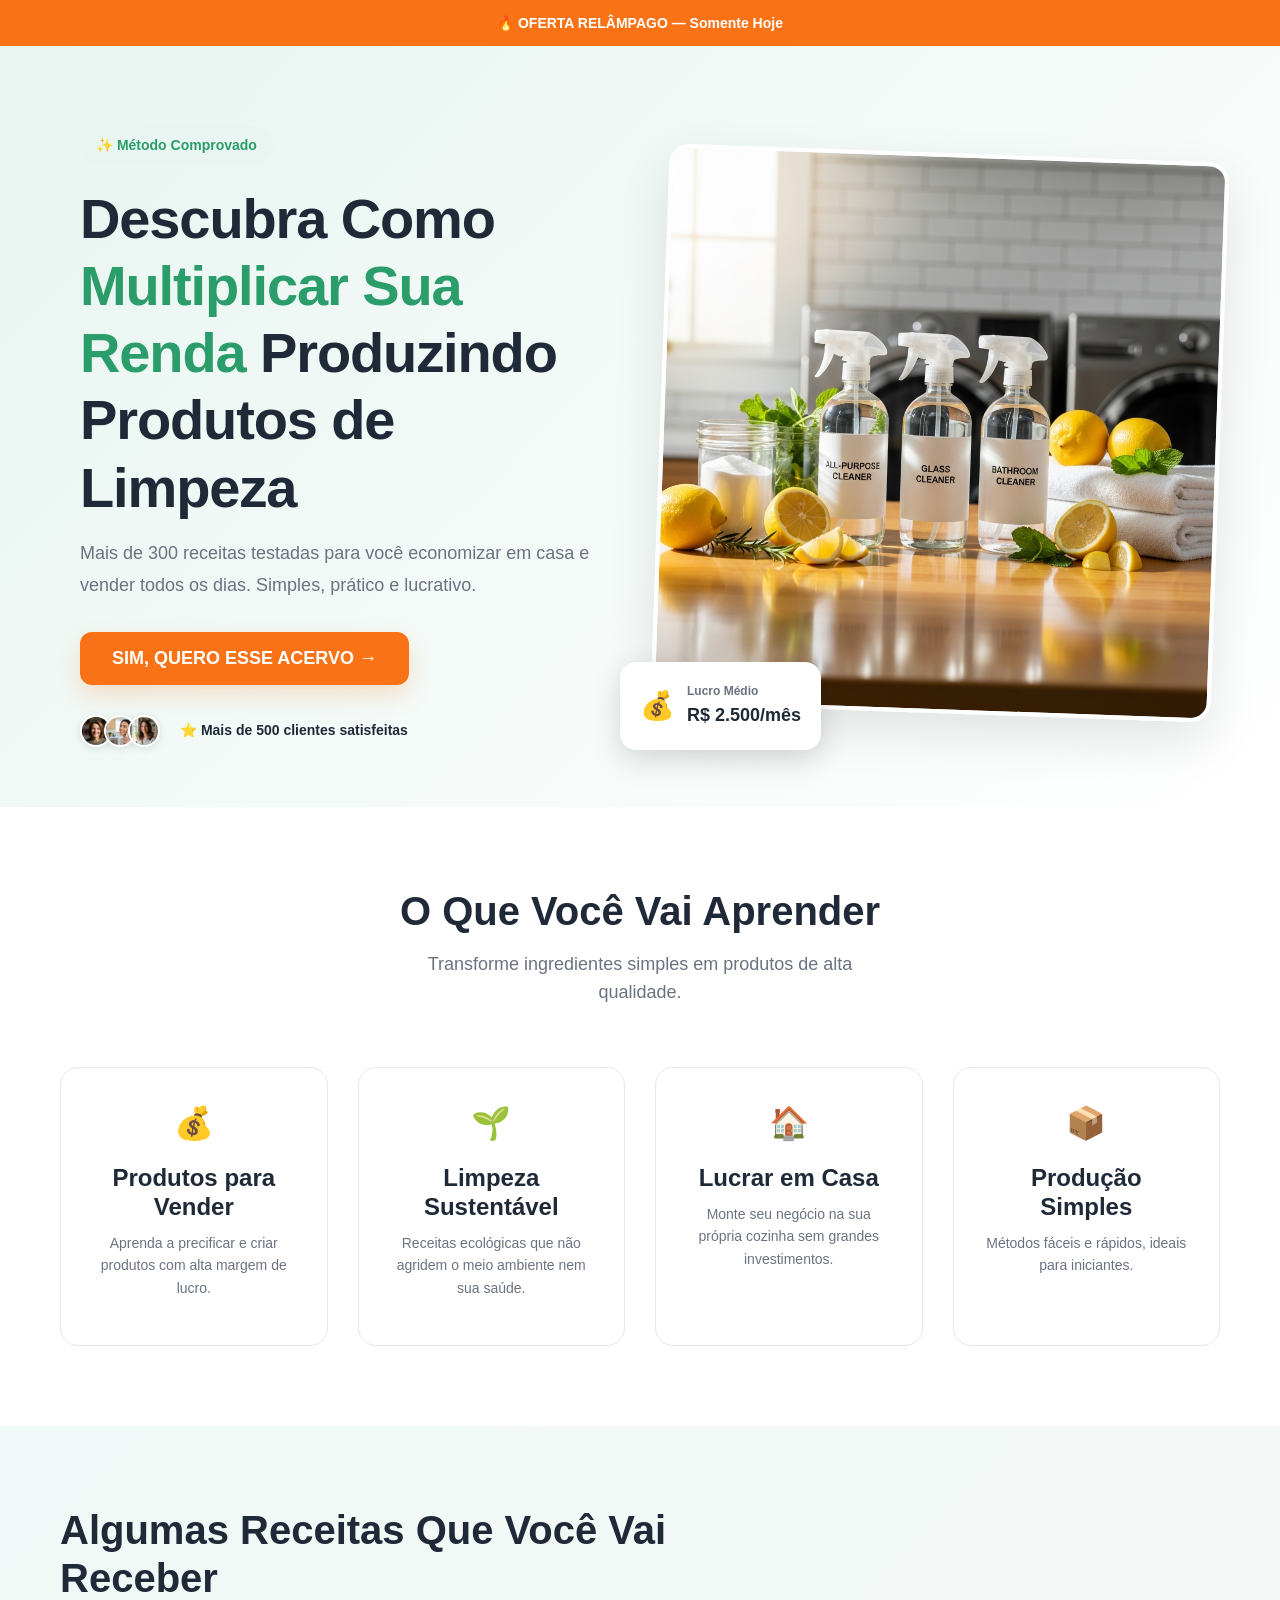
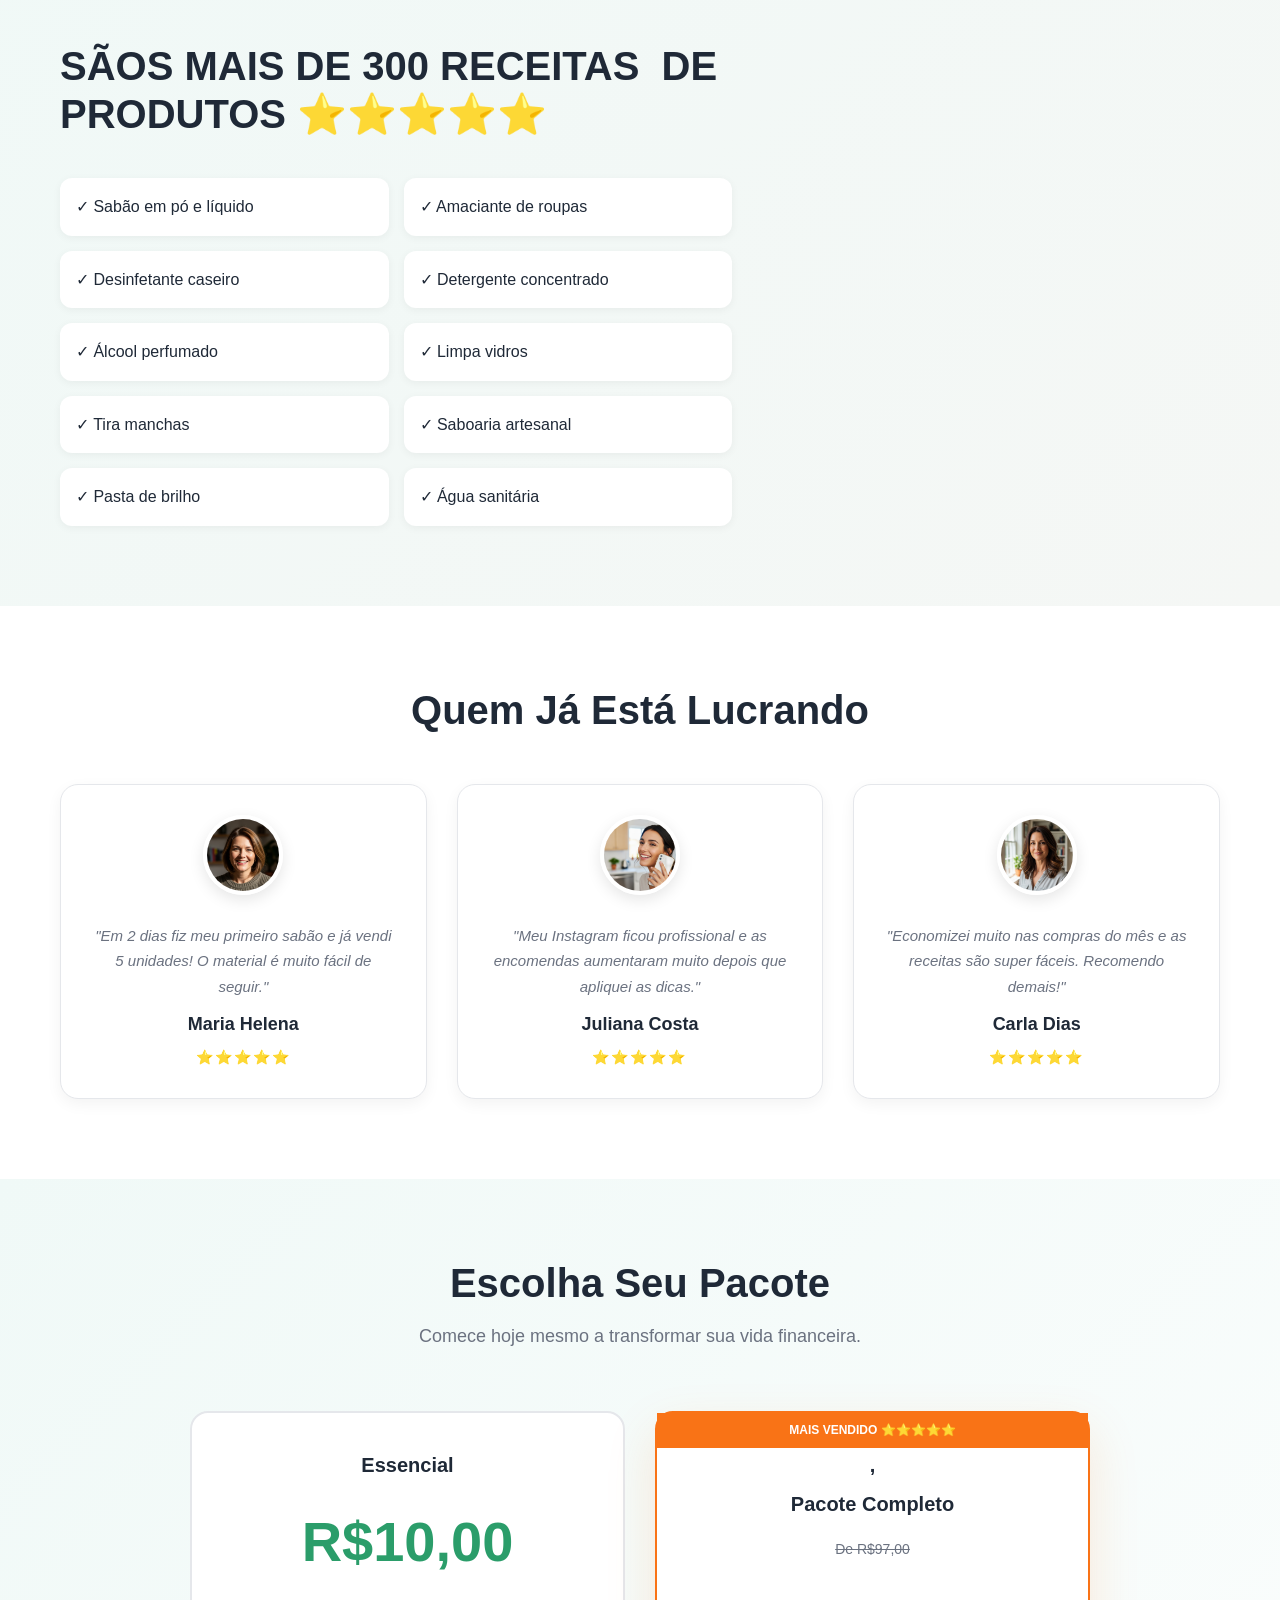
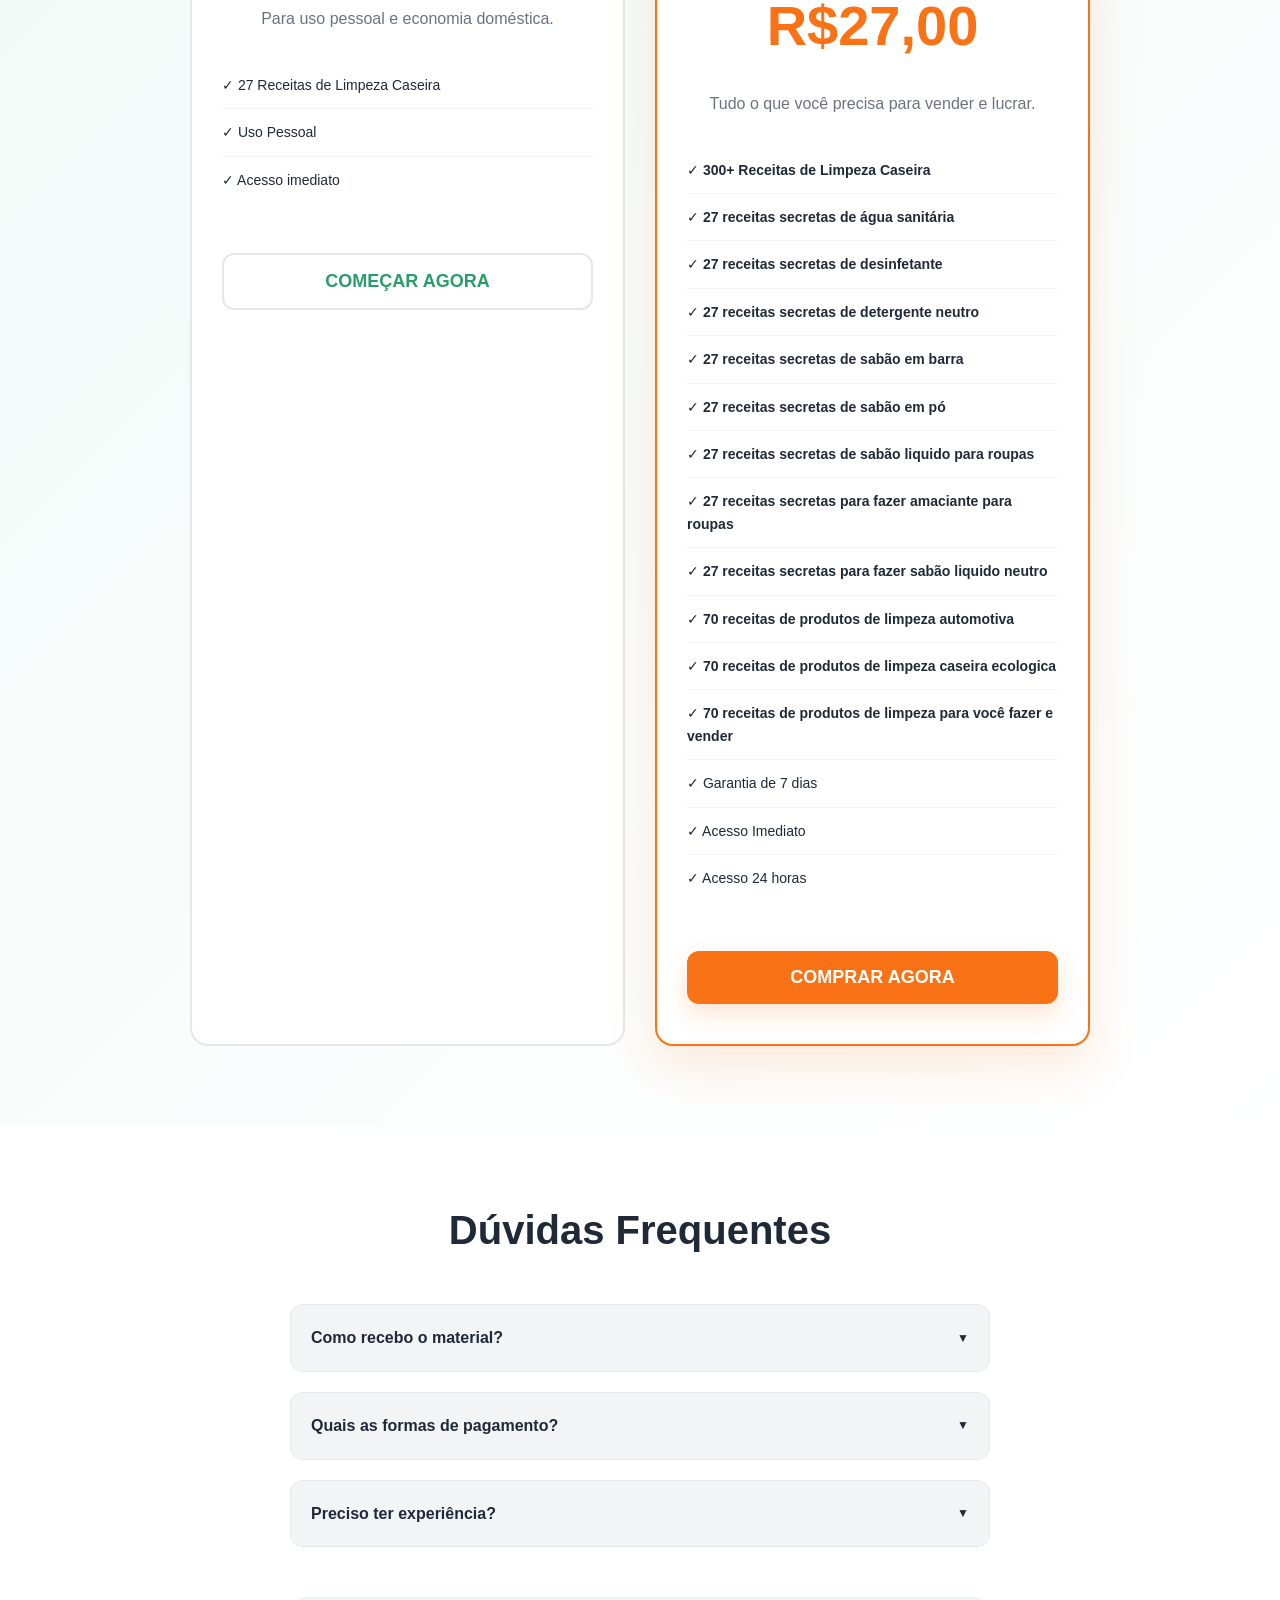
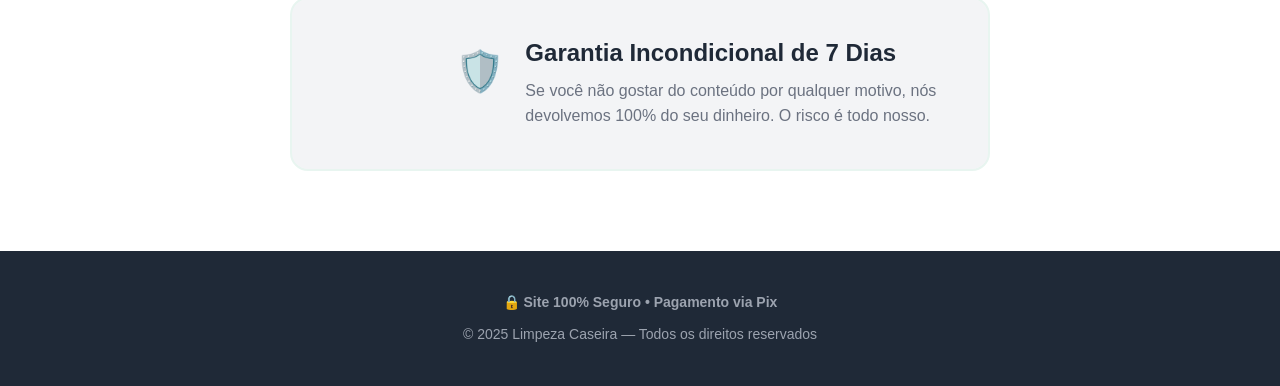
==== index.html @ e9211f89 "Add files via upload" ====
<!DOCTYPE html>
<html lang="pt-BR">
    <head>
        <meta charset="UTF-8"/>
        <meta name="viewport" content="width=device-width, initial-scale=1.0, maximum-scale=1"/>
        <title>Limpeza Caseira - Multiplique Sua Renda</title>
        <link rel="stylesheet" href="css/styles.css">
    </head>
    <div class="elementor-widget-container">
        <script src="https://cdn.utmify.com.br/scripts/utms/latest.js" data-utmify-prevent-subids="" async="" defer=""></script>
        <!-- Meta Pixel Code -->
        <script>
!function(f,b,e,v,n,t,s)
{if(f.fbq)return;n=f.fbq=function(){n.callMethod?
n.callMethod.apply(n,arguments):n.queue.push(arguments)};
if(!f._fbq)f._fbq=n;n.push=n;n.loaded=!0;n.version='2.0';
n.queue=[];t=b.createElement(e);t.async=!0;
t.src=v;s=b.getElementsByTagName(e)[0];
s.parentNode.insertBefore(t,s)}(window, document,'script',
'https://connect.facebook.net/en_US/fbevents.js');
fbq('init', '1222863403087973');
fbq('track', 'PageView');
</script>
        <noscript>
            <img height="1" width="1" style="display:none" src="https://www.facebook.com/tr?id=1222863403087973&ev=PageView&noscript=1"/>
        </noscript>
        <!-- End Meta Pixel Code -->         
    </div>
    <body>
        <!-- Top Alert Bar -->
        <div class="alert-bar">
            🔥 OFERTA RELÂMPAGO — Somente Hoje
</div>
        <!-- Hero Section -->
        <header class="hero-section">
            <div class="container">
                <div class="hero-content">
                    <div class="hero-text">
                        <div class="badge">
                            ✨ Método Comprovado
</div>
                        <h1>Descubra Como <span class="highlight">Multiplicar Sua Renda</span> Produzindo Produtos de Limpeza</h1>
                        <p class="hero-subtitle">Mais de 300 receitas testadas para você economizar em casa e vender todos os dias. Simples, prático e lucrativo.</p>
                        <button class="btn btn-primary btn-lg" id="scrollPricing">
                            SIM, QUERO ESSE ACERVO →
</button>
                        <div class="social-proof">
                            <div class="avatars">
                                <img src="images/avatar1.jpg" alt="User" class="avatar">
                                <img src="images/avatar2.jpg" alt="User" class="avatar">
                                <img src="images/avatar3.jpg" alt="User" class="avatar">
                            </div>
                            <span>⭐ Mais de 500 clientes satisfeitas</span>
                        </div>
                    </div>
                    <div class="hero-image">
                        <img src="images/hero-bg.jpg" alt="Produtos de limpeza caseiros" class="product-image">
                        <div class="floating-badge">
                            <div class="icon">💰</div>
                            <div>
                                <p>Lucro Médio</p>
                                <p class="bold">R$ 2.500/mês</p>
                            </div>
                        </div>
                    </div>
                </div>
            </div>
        </header>
        <!-- Benefits Section -->
        <section class="benefits-section">
            <div class="container">
                <div class="section-header">
                    <h2>O Que Você Vai Aprender</h2>
                    <p>Transforme ingredientes simples em produtos de alta qualidade.</p>
                </div>
                <div class="benefits-grid">
                    <div class="benefit-card">
                        <div class="benefit-icon">💰</div>
                        <h3>Produtos para Vender</h3>
                        <p>Aprenda a precificar e criar produtos com alta margem de lucro.</p>
                    </div>
                    <div class="benefit-card">
                        <div class="benefit-icon">🌱</div>
                        <h3>Limpeza Sustentável</h3>
                        <p>Receitas ecológicas que não agridem o meio ambiente nem sua saúde.</p>
                    </div>
                    <div class="benefit-card">
                        <div class="benefit-icon">🏠</div>
                        <h3>Lucrar em Casa</h3>
                        <p>Monte seu negócio na sua própria cozinha sem grandes investimentos.</p>
                    </div>
                    <div class="benefit-card">
                        <div class="benefit-icon">📦</div>
                        <h3>Produção Simples</h3>
                        <p>Métodos fáceis e rápidos, ideais para iniciantes.</p>
                    </div>
                </div>
            </div>
        </section>
        <!-- Recipes Section -->
        <section class="recipes-section">
            <div class="container">
                <div class="recipes-content">
                    <div class="recipes-list">
                        <h2>Algumas Receitas Que Você Vai Receber&nbsp;</h2>
                        <h2>SÃOS MAIS DE 300 RECEITAS&nbsp; DE PRODUTOS ⭐⭐⭐⭐⭐</h2>
                        <div class="recipes-grid">
                            <div class="recipe-item">✓ Sabão em pó e líquido</div>
                            <div class="recipe-item">✓ Amaciante de roupas</div>
                            <div class="recipe-item">✓ Desinfetante caseiro</div>
                            <div class="recipe-item">✓ Detergente concentrado</div>
                            <div class="recipe-item">✓ Álcool perfumado</div>
                            <div class="recipe-item">✓ Limpa vidros</div>
                            <div class="recipe-item">✓ Tira manchas</div>
                            <div class="recipe-item">✓ Saboaria artesanal</div>
                            <div class="recipe-item">✓ Pasta de brilho</div>
                            <div class="recipe-item">✓ Água sanitária</div>
                        </div>
                    </div>
                </div>
            </div>
        </section>
        <!-- Testimonials -->
        <section class="testimonials-section">
            <div class="container">
                <h2>Quem Já Está Lucrando</h2>
                <div class="testimonials-grid">
                    <div class="testimonial-card">
                        <img src="images/avatar1.jpg" alt="Maria Helena" class="testimonial-avatar">
                        <p class="testimonial-quote">"Em 2 dias fiz meu primeiro sabão e já vendi 5 unidades! O material é muito fácil de seguir."</p>
                        <h4>Maria Helena</h4>
                        <div class="stars">⭐⭐⭐⭐⭐</div>
                    </div>
                    <div class="testimonial-card">
                        <img src="images/avatar2.jpg" alt="Juliana Costa" class="testimonial-avatar">
                        <p class="testimonial-quote">"Meu Instagram ficou profissional e as encomendas aumentaram muito depois que apliquei as dicas."</p>
                        <h4>Juliana Costa</h4>
                        <div class="stars">⭐⭐⭐⭐⭐</div>
                    </div>
                    <div class="testimonial-card">
                        <img src="images/avatar3.jpg" alt="Carla Dias" class="testimonial-avatar">
                        <p class="testimonial-quote">"Economizei muito nas compras do mês e as receitas são super fáceis. Recomendo demais!"</p>
                        <h4>Carla Dias</h4>
                        <div class="stars">⭐⭐⭐⭐⭐</div>
                    </div>
                </div>
            </div>
        </section>
        <!-- Pricing Section -->
        <section class="pricing-section" id="pricing">
            <div class="container">
                <div class="section-header">
                    <h2>Escolha Seu Pacote</h2>
                    <p>Comece hoje mesmo a transformar sua vida financeira.</p>
                </div>
                <div class="pricing-cards">
                    <div class="pricing-card">
                        <h3>Essencial</h3>
                        <div class="price">R$10,00</div>
                        <p>Para uso pessoal e economia doméstica.</p>
                        <ul class="features">
                            <li>✓ 27 Receitas de Limpeza Caseira</li>
                            <li>✓ Uso Pessoal</li>
                            <li>✓ Acesso imediato</li>
                        </ul>
                        <button class="btn btn-outline btn-lg" onclick="window.location.href='https://pay.wiapy.com/CThr7U6z9S'">
                            COMEÇAR AGORA
</button>
                    </div>
                    <div class="pricing-card featured">
                        <div class="badge-featured">MAIS VENDIDO&nbsp;⭐⭐⭐⭐⭐</div>
                        <h3>,</h3>
                        <h3>Pacote Completo</h3>
                        <div class="price-section">
                            <span class="old-price">De R$97,00</span>
                            <div class="price featured-price">R$27,00</div>
                        </div>
                        <p>Tudo o que você precisa para vender e lucrar.</p>
                        <ul class="features">
                            <li>✓ 
                                <strong>300+ Receitas de Limpeza Caseira</strong>
                            </li>
                            <li>✓ 
                                <strong>27 receitas secretas de água sanitária&nbsp;</strong>
                            </li>
                            <li>✓ 
                                <strong>27 receitas secretas de desinfetante</strong>
                            </li>
                            <li>✓ 
                                <strong>27 receitas secretas de detergente neutro</strong>
                            </li>
                            <li>✓ 
                                <strong>27 receitas secretas de sabão em barra</strong>
                            </li>
                            <li>✓ 
                                <strong>27 receitas secretas de sabão em pó</strong>
                            </li>
                            <li>✓ 
                                <strong>27 receitas secretas de sabão liquido para roupas </strong>
                            </li>
                            <li>✓ 
                                <strong>27 receitas secretas para fazer amaciante para roupas</strong>
                            </li>
                            <li>✓ 
                                <strong>27 receitas secretas para fazer sabão liquido neutro</strong>
                            </li>
                            <li>✓ 
                                <strong>70 receitas de produtos de limpeza automotiva</strong>
                            </li>
                            <li>✓ 
                                <strong>70 receitas de produtos de limpeza caseira ecologica</strong>
                            </li>
                            <li>✓ 
                                <strong>70 receitas de produtos de limpeza para você fazer e vender</strong>
                            </li>
                            <li>✓ Garantia de 7 dias</li>
                            <li>✓ Acesso Imediato</li>
                            <li>✓ Acesso 24 horas</li>
                        </ul>
                        <button class="btn btn-primary btn-lg" onclick="window.location.href='https://pay.wiapy.com/n4kEjGSii8'">
                            COMPRAR AGORA
</button>
                    </div>
                </div>
            </div>
        </section>
        <!-- FAQ Section -->
        <section class="faq-section">
            <div class="container">
                <h2>Dúvidas Frequentes</h2>
                <div class="faq-items">
                    <div class="faq-item">
                        <div class="faq-question" onclick="toggleFaq(this)">
                            Como recebo o material?
                            <span class="toggle-icon">▼</span>
                        </div>
                        <div class="faq-answer">
                            O acesso é enviado imediatamente para o seu e-mail logo após a confirmação do pagamento. É tudo digital, você pode baixar no celular ou computador.
</div>
                    </div>
                    <div class="faq-item">
                        <div class="faq-question" onclick="toggleFaq(this)">
                            Quais as formas de pagamento?
                            <span class="toggle-icon">▼</span>
                        </div>
                        <div class="faq-answer">
                            Aceitamos Pix com aprovação imediata e cartões de crédito. Tudo processado por uma plataforma 100% segura.
</div>
                    </div>
                    <div class="faq-item">
                        <div class="faq-question" onclick="toggleFaq(this)">
                            Preciso ter experiência?
                            <span class="toggle-icon">▼</span>
                        </div>
                        <div class="faq-answer">
                            Não! As receitas são passo a passo, ideais para iniciantes. Você vai conseguir fazer mesmo que nunca tenha feito antes.
</div>
                    </div>
                </div>
                <div class="guarantee-box">
                    <div class="guarantee-icon">
                        <div>
                            <span style="color: var(--text-muted);">&nbsp; &nbsp; &nbsp; &nbsp; &nbsp; &nbsp; 🛡️</span>
                            <br>
                        </div>
                    </div>
                    <div>
                        <h3>Garantia Incondicional de 7 Dias</h3>
                        <p>Se você não gostar do conteúdo por qualquer motivo, nós devolvemos 100% do seu dinheiro. O risco é todo nosso.</p>
                    </div>
                </div>
            </div>
        </section>
        <!-- Footer -->
        <footer class="footer">
            <div class="container">
                <div class="footer-secure">🔒 Site 100% Seguro • Pagamento via Pix</div>
                <p>© 2025 Limpeza Caseira — Todos os direitos reservados</p>
            </div>
        </footer>
        <script src="js/script.js"></script>
    </body>
</html>
---- css/styles.css ----
/* ============================================
   RESET & BASE STYLES
   ============================================ */
* {
    margin: 0;
    padding: 0;
    box-sizing: border-box;
}

html, body {
    font-family: 'Inter', -apple-system, BlinkMacSystemFont, 'Segoe UI', sans-serif;
    color: #1f2937;
    background: #f9faf7;
    line-height: 1.6;
}

/* ============================================
   COLOR PALETTE
   ============================================ */
:root {
    --primary: #2b9d6a;
    --primary-light: #e8f5f0;
    --accent: #f97316;
    --accent-light: #fff5f0;
    --dark: #1f2937;
    --light-gray: #f3f4f6;
    --border: #e5e7eb;
    --text-muted: #6b7280;
}

/* ============================================
   TYPOGRAPHY
   ============================================ */
h1, h2, h3, h4, h5, h6 {
    font-family: 'Poppins', sans-serif;
    font-weight: 700;
    line-height: 1.2;
    margin-bottom: 1rem;
}

h1 {
    font-size: 3.5rem;
    letter-spacing: -0.02em;
}

h2 {
    font-size: 2.5rem;
}

h3 {
    font-size: 1.5rem;
}

h4 {
    font-size: 1.125rem;
}

p {
    margin-bottom: 1rem;
}

.highlight {
    color: var(--primary);
}

/* ============================================
   CONTAINER & GRID
   ============================================ */
.container {
    max-width: 1200px;
    margin: 0 auto;
    padding: 0 20px;
}

/* ============================================
   ALERTS & BADGES
   ============================================ */
.alert-bar {
    background: var(--accent);
    color: white;
    text-align: center;
    padding: 12px 20px;
    font-size: 14px;
    font-weight: bold;
    animation: pulse 2s infinite;
}

@keyframes pulse {
    0%, 100% { opacity: 1; }
    50% { opacity: 0.7; }
}

.badge {
    display: inline-block;
    background: var(--primary-light);
    color: var(--primary);
    padding: 8px 16px;
    border-radius: 9999px;
    font-size: 14px;
    font-weight: 600;
    margin-bottom: 20px;
}

.badge-featured {
    position: absolute;
    top: 0;
    left: 0;
    right: 0;
    background: var(--accent);
    color: white;
    text-align: center;
    padding: 8px;
    font-size: 12px;
    font-weight: bold;
}

/* ============================================
   BUTTONS
   ============================================ */
.btn {
    padding: 12px 24px;
    border: none;
    border-radius: 12px;
    font-size: 16px;
    font-weight: 600;
    cursor: pointer;
    transition: all 0.3s ease;
    display: inline-block;
    text-align: center;
    text-decoration: none;
}

.btn-lg {
    padding: 16px 32px;
    font-size: 18px;
}

.btn-primary {
    background: var(--accent);
    color: white;
    box-shadow: 0 10px 25px rgba(249, 115, 22, 0.2);
}

.btn-primary:hover {
    background: #ea6317;
    transform: translateY(-2px);
    box-shadow: 0 15px 35px rgba(249, 115, 22, 0.3);
}

.btn-outline {
    background: white;
    color: var(--primary);
    border: 2px solid var(--border);
}

.btn-outline:hover {
    background: var(--primary-light);
    border-color: var(--primary);
}

/* ============================================
   HERO SECTION
   ============================================ */
.hero-section {
    background: linear-gradient(135deg, #e8f5f0 0%, white 100%);
    padding: 60px 0 40px;
    position: relative;
    overflow: hidden;
}

.hero-content {
    display: grid;
    grid-template-columns: 1fr 1fr;
    gap: 40px;
    align-items: center;
}

.hero-text {
    padding: 20px;
}

.hero-subtitle {
    font-size: 1.125rem;
    color: var(--text-muted);
    margin-bottom: 30px;
    line-height: 1.8;
}

.social-proof {
    display: flex;
    align-items: center;
    gap: 12px;
    margin-top: 30px;
    font-size: 14px;
    font-weight: 600;
}

.avatars {
    display: flex;
    margin-right: 8px;
}

.avatar {
    width: 32px;
    height: 32px;
    border-radius: 50%;
    border: 2px solid white;
    margin-left: -8px;
    object-fit: cover;
    box-shadow: 0 2px 8px rgba(0,0,0,0.1);
}

.avatar:first-child {
    margin-left: 0;
}

.hero-image {
    position: relative;
}

.product-image {
    width: 100%;
    border-radius: 20px;
    box-shadow: 0 20px 50px rgba(0,0,0,0.1);
    border: 4px solid white;
    transform: rotate(2deg);
    transition: transform 0.5s ease;
}

.product-image:hover {
    transform: rotate(0deg);
}

.floating-badge {
    position: absolute;
    bottom: -30px;
    left: -40px;
    background: white;
    padding: 20px;
    border-radius: 16px;
    box-shadow: 0 10px 30px rgba(0,0,0,0.15);
    display: flex;
    gap: 12px;
    align-items: center;
    animation: bounce 3s infinite;
}

.floating-badge .icon {
    font-size: 28px;
}

.floating-badge p:first-of-type {
    font-size: 12px;
    color: var(--text-muted);
    font-weight: 600;
    margin: 0;
}

.floating-badge .bold {
    font-size: 18px;
    font-weight: bold;
    color: var(--dark);
    margin: 0;
}

@keyframes bounce {
    0%, 100% { transform: translateY(0); }
    50% { transform: translateY(-10px); }
}

/* ============================================
   BENEFITS SECTION
   ============================================ */
.benefits-section {
    background: white;
    padding: 80px 0;
}

.section-header {
    text-align: center;
    margin-bottom: 60px;
}

.section-header h2 {
    margin-bottom: 15px;
}

.section-header p {
    font-size: 1.125rem;
    color: var(--text-muted);
    max-width: 500px;
    margin: 0 auto;
}

.benefits-grid {
    display: grid;
    grid-template-columns: repeat(auto-fit, minmax(250px, 1fr));
    gap: 30px;
}

.benefit-card {
    background: white;
    padding: 30px;
    border-radius: 18px;
    border: 1px solid var(--border);
    text-align: center;
    transition: all 0.3s ease;
}

.benefit-card:hover {
    border-color: var(--primary);
    box-shadow: 0 10px 30px rgba(43, 157, 106, 0.1);
}

.benefit-icon {
    font-size: 32px;
    margin-bottom: 15px;
}

.benefit-card h3 {
    margin-bottom: 10px;
    color: var(--dark);
}

.benefit-card p {
    color: var(--text-muted);
    font-size: 14px;
}

/* ============================================
   RECIPES SECTION
   ============================================ */
.recipes-section {
    background: linear-gradient(135deg, #f0f9f7 0%, #f5f7f5 100%);
    padding: 80px 0;
}

.recipes-content {
    display: grid;
    grid-template-columns: 1.5fr 1fr;
    gap: 40px;
    align-items: center;
}

.recipes-list h2 {
    margin-bottom: 40px;
}

.recipes-grid {
    display: grid;
    grid-template-columns: repeat(2, 1fr);
    gap: 15px;
}

.recipe-item {
    background: white;
    padding: 16px;
    border-radius: 12px;
    box-shadow: 0 2px 8px rgba(0,0,0,0.05);
    font-weight: 500;
    color: var(--dark);
    transition: all 0.3s ease;
}

.recipe-item:hover {
    box-shadow: 0 5px 15px rgba(43, 157, 106, 0.1);
    transform: translateY(-2px);
}

.bonus-box {
    background: white;
    padding: 32px;
    border-radius: 18px;
    box-shadow: 0 10px 30px rgba(0,0,0,0.1);
    border: 1px solid var(--border);
}

.bonus-box h3 {
    text-align: center;
    margin-bottom: 24px;
    color: var(--primary);
}

.bonus-items {
    display: flex;
    flex-direction: column;
    gap: 16px;
}

.bonus-item {
    display: flex;
    gap: 12px;
    padding: 12px;
    background: #f9f9f9;
    border-radius: 12px;
}

.bonus-icon {
    font-size: 20px;
    flex-shrink: 0;
    margin-top: 2px;
}

.bonus-item h4 {
    margin: 0 0 4px 0;
    color: var(--dark);
}

.bonus-item p {
    margin: 0;
    font-size: 14px;
    color: var(--text-muted);
}

/* ============================================
   TESTIMONIALS SECTION
   ============================================ */
.testimonials-section {
    background: white;
    padding: 80px 0;
}

.testimonials-section h2 {
    text-align: center;
    margin-bottom: 50px;
}

.testimonials-grid {
    display: grid;
    grid-template-columns: repeat(auto-fit, minmax(300px, 1fr));
    gap: 30px;
}

.testimonial-card {
    background: white;
    padding: 30px;
    border-radius: 18px;
    border: 1px solid var(--border);
    text-align: center;
    box-shadow: 0 5px 15px rgba(0,0,0,0.05);
    transition: all 0.3s ease;
}

.testimonial-card:hover {
    box-shadow: 0 10px 30px rgba(0,0,0,0.1);
    transform: translateY(-5px);
}

.testimonial-avatar {
    width: 80px;
    height: 80px;
    border-radius: 50%;
    margin: 0 auto 20px;
    border: 4px solid white;
    object-fit: cover;
    box-shadow: 0 5px 15px rgba(0,0,0,0.1);
}

.testimonial-quote {
    font-style: italic;
    color: var(--text-muted);
    margin-bottom: 15px;
    font-size: 15px;
    line-height: 1.7;
}

.testimonial-card h4 {
    margin: 15px 0 10px 0;
    color: var(--dark);
}

.stars {
    color: #fbbf24;
    font-size: 14px;
    letter-spacing: 2px;
}

/* ============================================
   PRICING SECTION
   ============================================ */
.pricing-section {
    background: linear-gradient(135deg, #f0f9f7 0%, #fff 100%);
    padding: 80px 0;
}

.pricing-cards {
    display: grid;
    grid-template-columns: repeat(auto-fit, minmax(320px, 1fr));
    gap: 30px;
    max-width: 900px;
    margin: 0 auto;
}

.pricing-card {
    background: white;
    padding: 40px 30px;
    border-radius: 18px;
    border: 2px solid var(--border);
    text-align: center;
    transition: all 0.3s ease;
    position: relative;
}

.pricing-card.featured {
    border-color: var(--accent);
    box-shadow: 0 20px 50px rgba(249, 115, 22, 0.15);
    transform: scale(1.05);
}

.pricing-card h3 {
    font-size: 20px;
    margin-bottom: 15px;
    color: var(--dark);
}

.price {
    font-size: 3.5rem;
    font-weight: 900;
    color: var(--primary);
    margin: 20px 0;
}

.pricing-card.featured .price {
    color: var(--accent);
}

.old-price {
    text-decoration: line-through;
    color: var(--text-muted);
    font-size: 14px;
}

.price-section {
    margin: 20px 0;
}

.pricing-card > p {
    color: var(--text-muted);
    margin-bottom: 30px;
}

.features {
    list-style: none;
    text-align: left;
    margin: 30px 0;
    padding: 0;
}

.features li {
    padding: 12px 0;
    border-bottom: 1px solid var(--light-gray);
    color: var(--dark);
    font-size: 14px;
}

.features li:last-child {
    border-bottom: none;
}

.pricing-card .btn {
    width: 100%;
    margin-top: 20px;
}

/* ============================================
   FAQ SECTION
   ============================================ */
.faq-section {
    background: white;
    padding: 80px 0;
}

.faq-section h2 {
    text-align: center;
    margin-bottom: 50px;
}

.faq-items {
    max-width: 700px;
    margin: 0 auto 50px;
}

.faq-item {
    margin-bottom: 20px;
    border: 1px solid var(--border);
    border-radius: 12px;
    overflow: hidden;
}

.faq-question {
    background: var(--light-gray);
    padding: 20px;
    cursor: pointer;
    display: flex;
    justify-content: space-between;
    align-items: center;
    font-weight: 600;
    color: var(--dark);
    transition: all 0.3s ease;
    user-select: none;
}

.faq-question:hover {
    background: var(--primary-light);
}

.toggle-icon {
    font-size: 12px;
    transition: transform 0.3s ease;
}

.faq-item.active .toggle-icon {
    transform: rotate(180deg);
}

.faq-answer {
    padding: 20px;
    color: var(--text-muted);
    display: none;
}

.faq-item.active .faq-answer {
    display: block;
}

.guarantee-box {
    background: var(--light-gray);
    border: 2px solid var(--primary-light);
    border-radius: 18px;
    padding: 40px 30px;
    max-width: 700px;
    margin: 0 auto;
    display: flex;
    gap: 20px;
    align-items: flex-start;
}

.guarantee-icon {
    font-size: 40px;
    flex-shrink: 0;
}

.guarantee-box h3 {
    margin-bottom: 10px;
}

.guarantee-box p {
    color: var(--text-muted);
    margin: 0;
}

/* ============================================
   FOOTER
   ============================================ */
.footer {
    background: #1f2937;
    color: #9ca3af;
    padding: 40px 0;
    text-align: center;
    font-size: 14px;
}

.footer-secure {
    margin-bottom: 10px;
    font-weight: 600;
}

.footer p {
    margin: 0;
}

/* ============================================
   RESPONSIVE DESIGN
   ============================================ */
@media (max-width: 1024px) {
    h1 {
        font-size: 2.5rem;
    }
    
    h2 {
        font-size: 2rem;
    }
    
    .hero-content {
        grid-template-columns: 1fr;
        gap: 30px;
    }
    
    .recipes-content {
        grid-template-columns: 1fr;
    }
    
    .recipes-grid {
        grid-template-columns: 1fr;
    }
    
    .pricing-card.featured {
        transform: scale(1);
    }
}

@media (max-width: 768px) {
    .hero-section {
        padding: 40px 0 20px;
    }
    
    h1 {
        font-size: 2rem;
    }
    
    h2 {
        font-size: 1.75rem;
    }
    
    .benefits-grid {
        grid-template-columns: 1fr;
    }
    
    .testimonials-grid {
        grid-template-columns: 1fr;
    }
    
    .pricing-cards {
        grid-template-columns: 1fr;
    }
    
    .guarantee-box {
        flex-direction: column;
        text-align: center;
    }
    
    .floating-badge {
        bottom: -20px;
        left: 20px;
        font-size: 12px;
        padding: 12px;
    }
    
    .hero-text {
        padding: 0;
    }
    
    .btn-lg {
        padding: 14px 24px;
        font-size: 16px;
    }
    
    .price {
        font-size: 2.5rem;
    }
}

@media (max-width: 480px) {
    .container {
        padding: 0 15px;
    }
    
    h1 {
        font-size: 1.75rem;
    }
    
    h2 {
        font-size: 1.5rem;
    }
    
    .hero-section {
        padding: 30px 0 15px;
    }
    
    .benefits-section,
    .recipes-section,
    .testimonials-section,
    .pricing-section,
    .faq-section {
        padding: 40px 0;
    }
    
    .bonus-box,
    .pricing-card {
        padding: 20px;
    }
    
    .recipes-grid {
        grid-template-columns: 1fr;
    }
    
    .social-proof {
        flex-direction: column;
        align-items: flex-start;
    }
    
    .avatars {
        margin-right: 0;
        margin-bottom: 8px;
    }
    
    .floating-badge {
        bottom: -15px;
        left: 10px;
    }
}
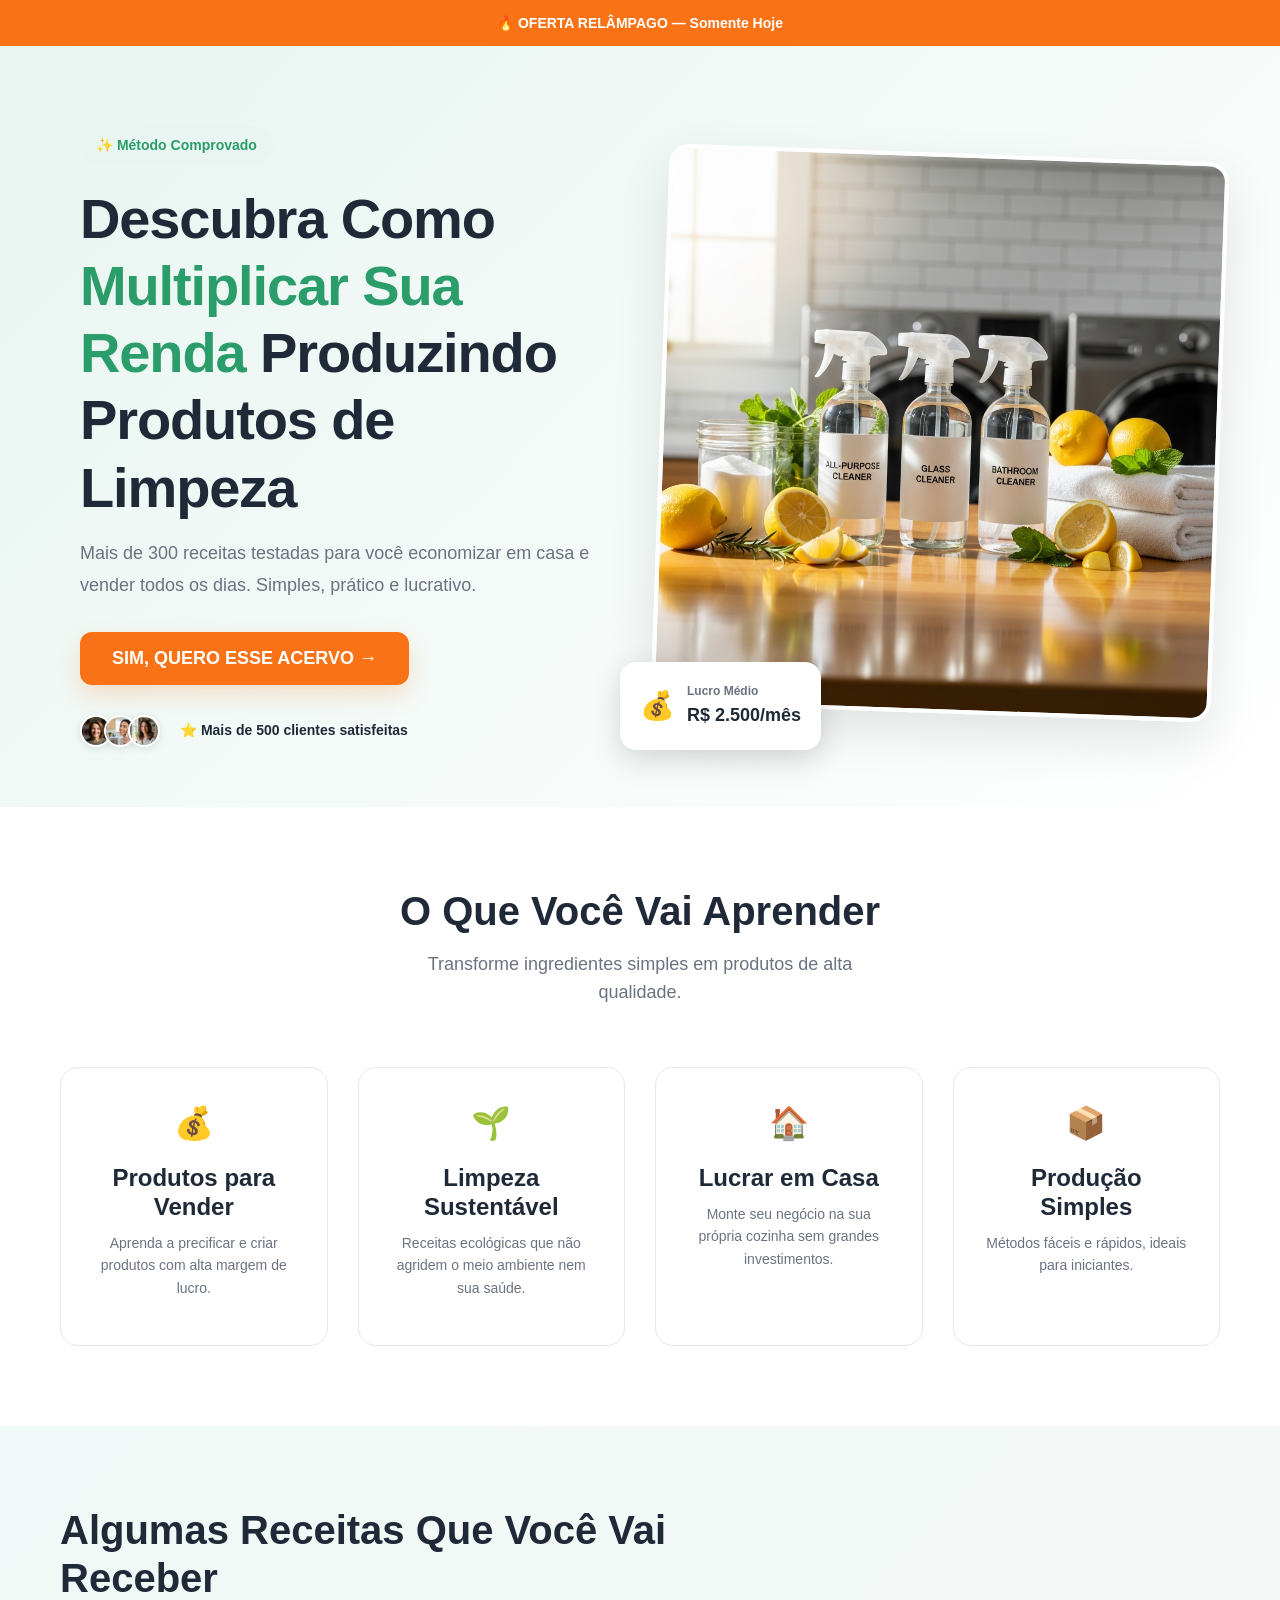
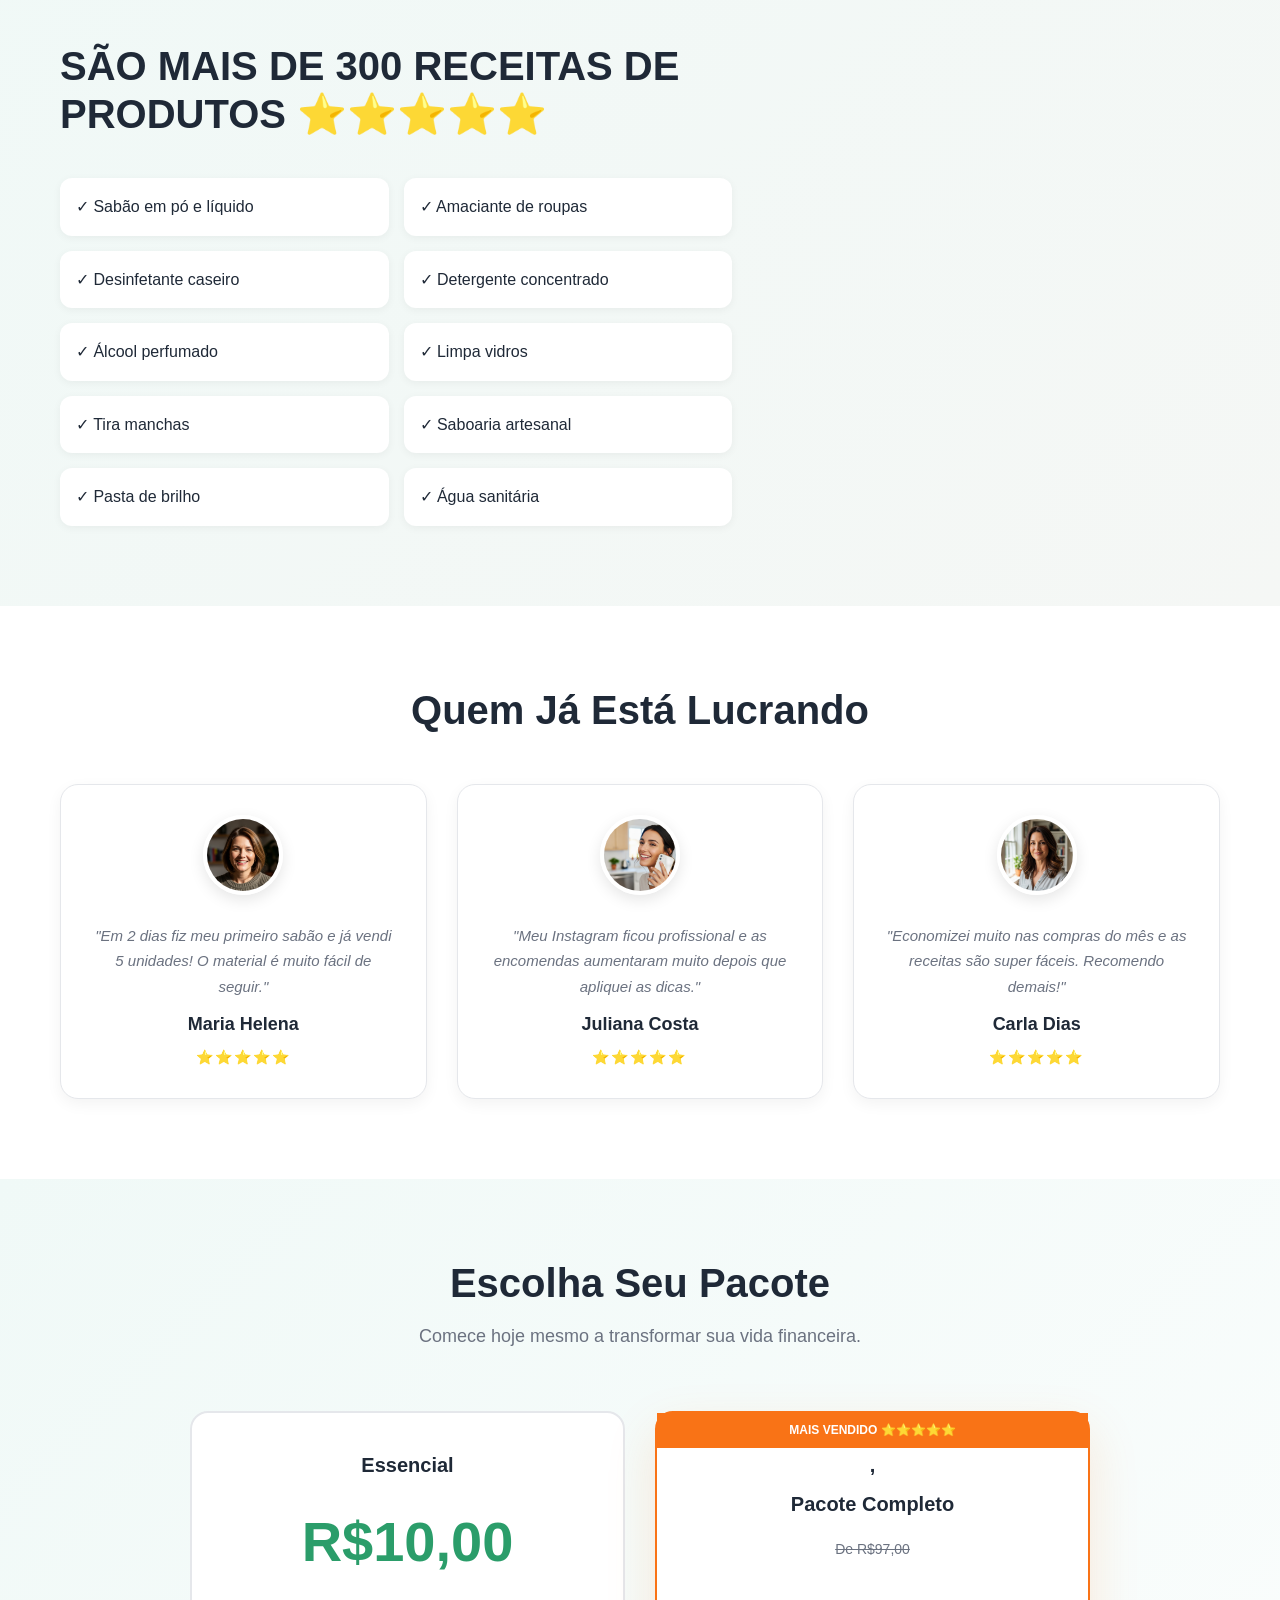
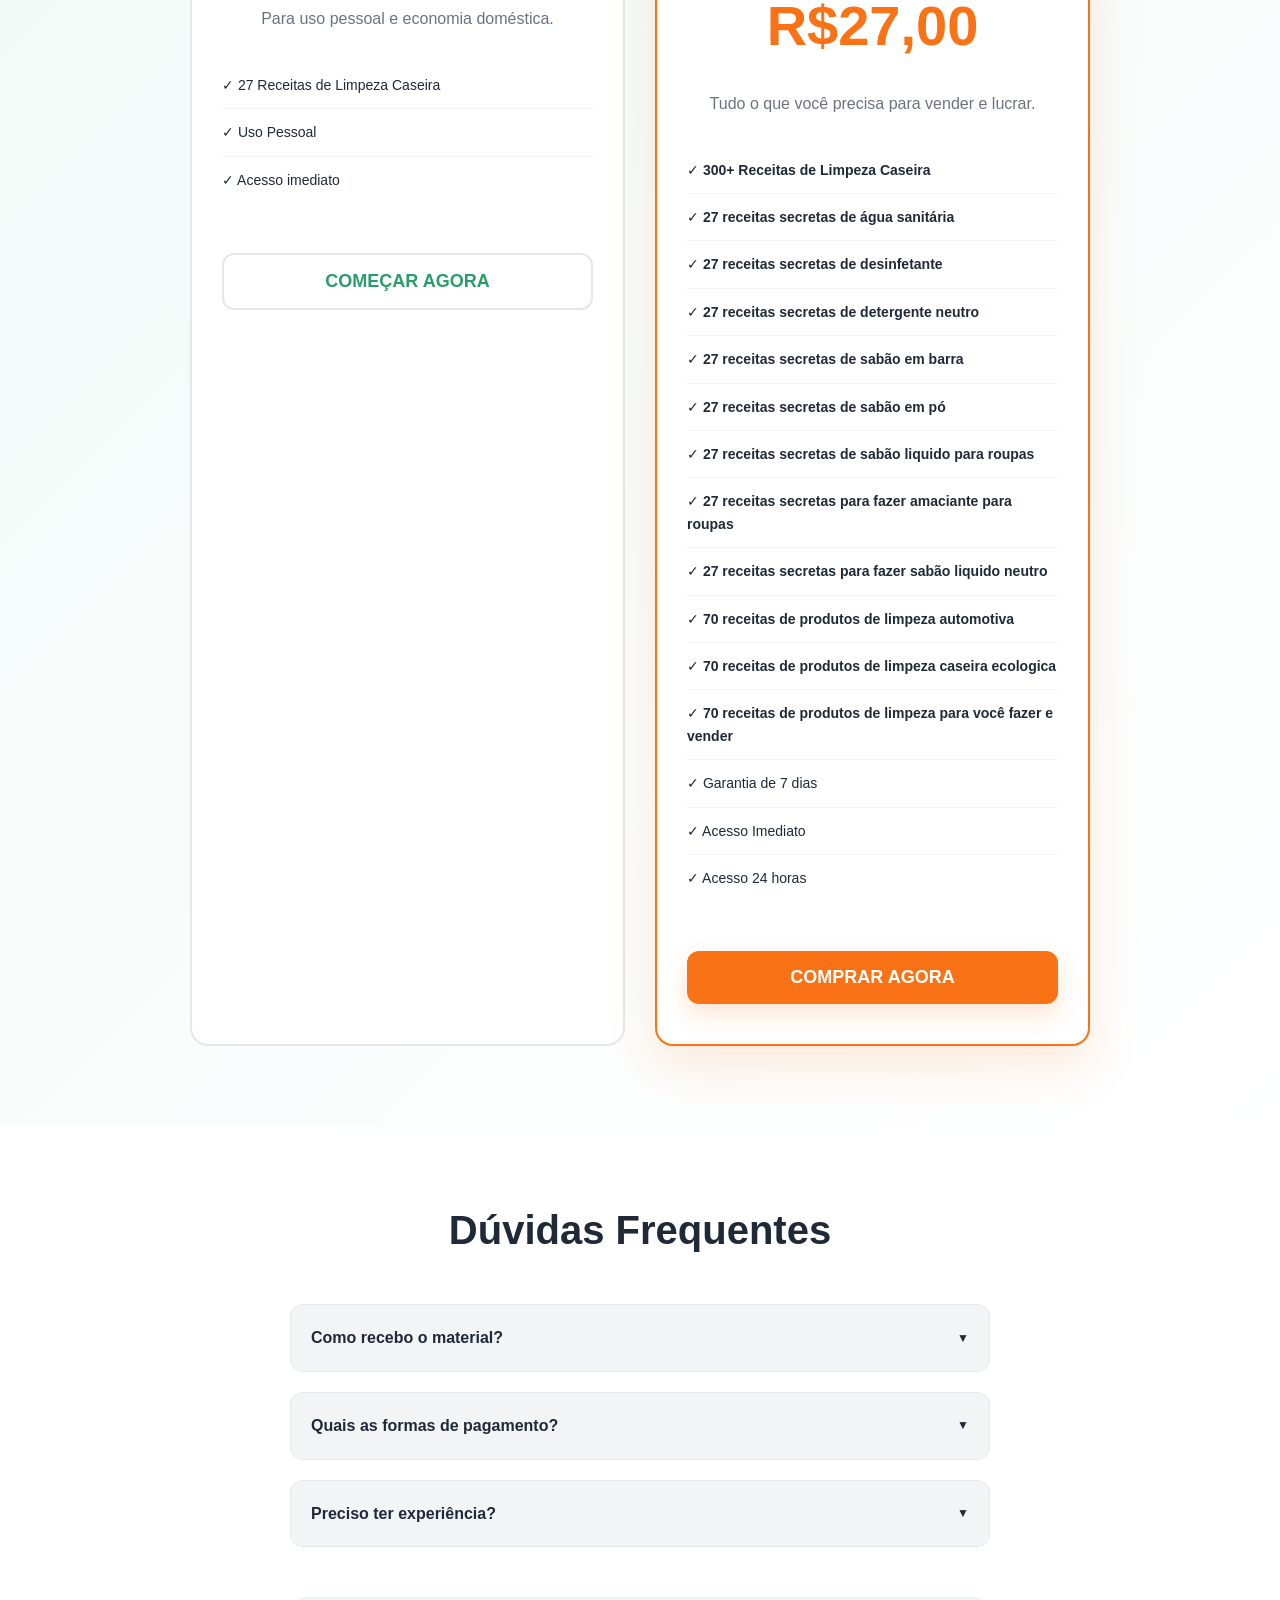
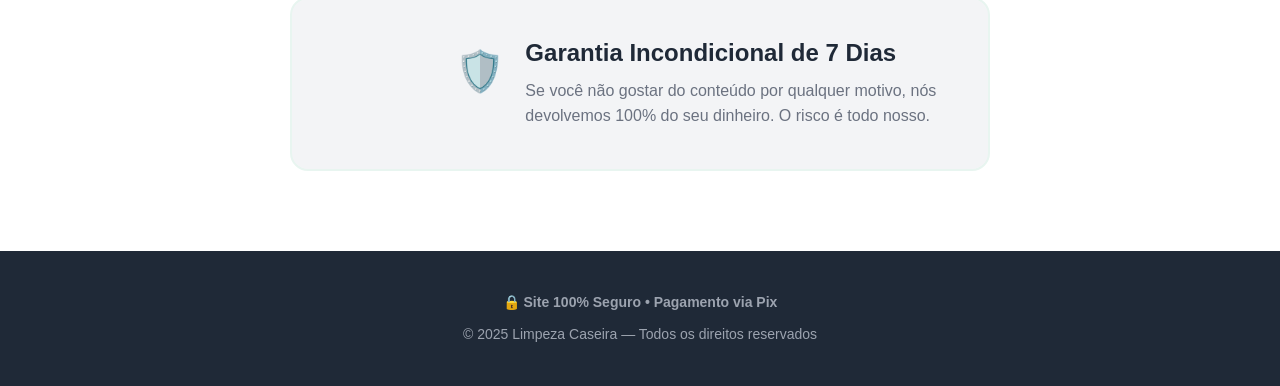
==== commit 6ec4dee2: "Add files via upload" ====
--- a/index.html
+++ b/index.html
@@ -103,7 +103,7 @@
                 <div class="recipes-content">
                     <div class="recipes-list">
                         <h2>Algumas Receitas Que Você Vai Receber&nbsp;</h2>
-                        <h2>SÃOS MAIS DE 300 RECEITAS&nbsp; DE PRODUTOS ⭐⭐⭐⭐⭐</h2>
+                        <h2>SÃO MAIS DE 300 RECEITAS DE PRODUTOS ⭐⭐⭐⭐⭐</h2>
                         <div class="recipes-grid">
                             <div class="recipe-item">✓ Sabão em pó e líquido</div>
                             <div class="recipe-item">✓ Amaciante de roupas</div>
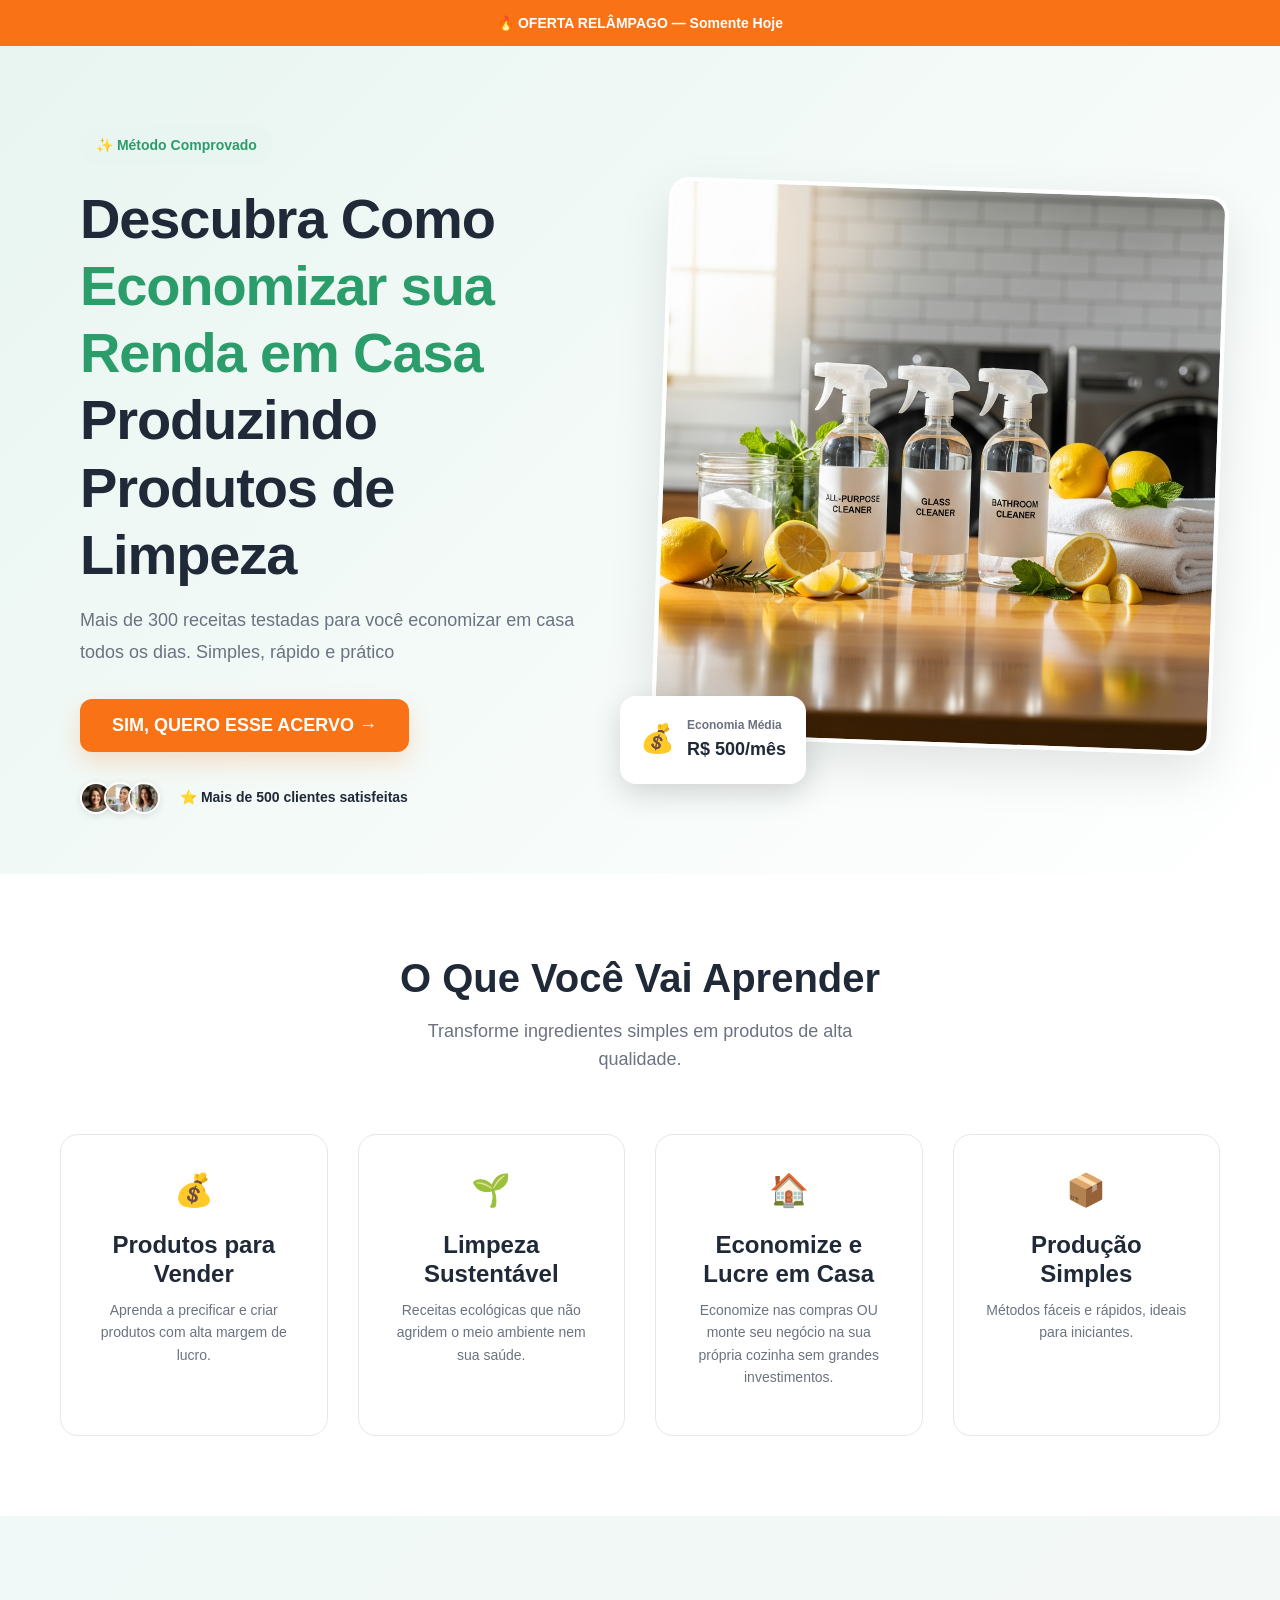
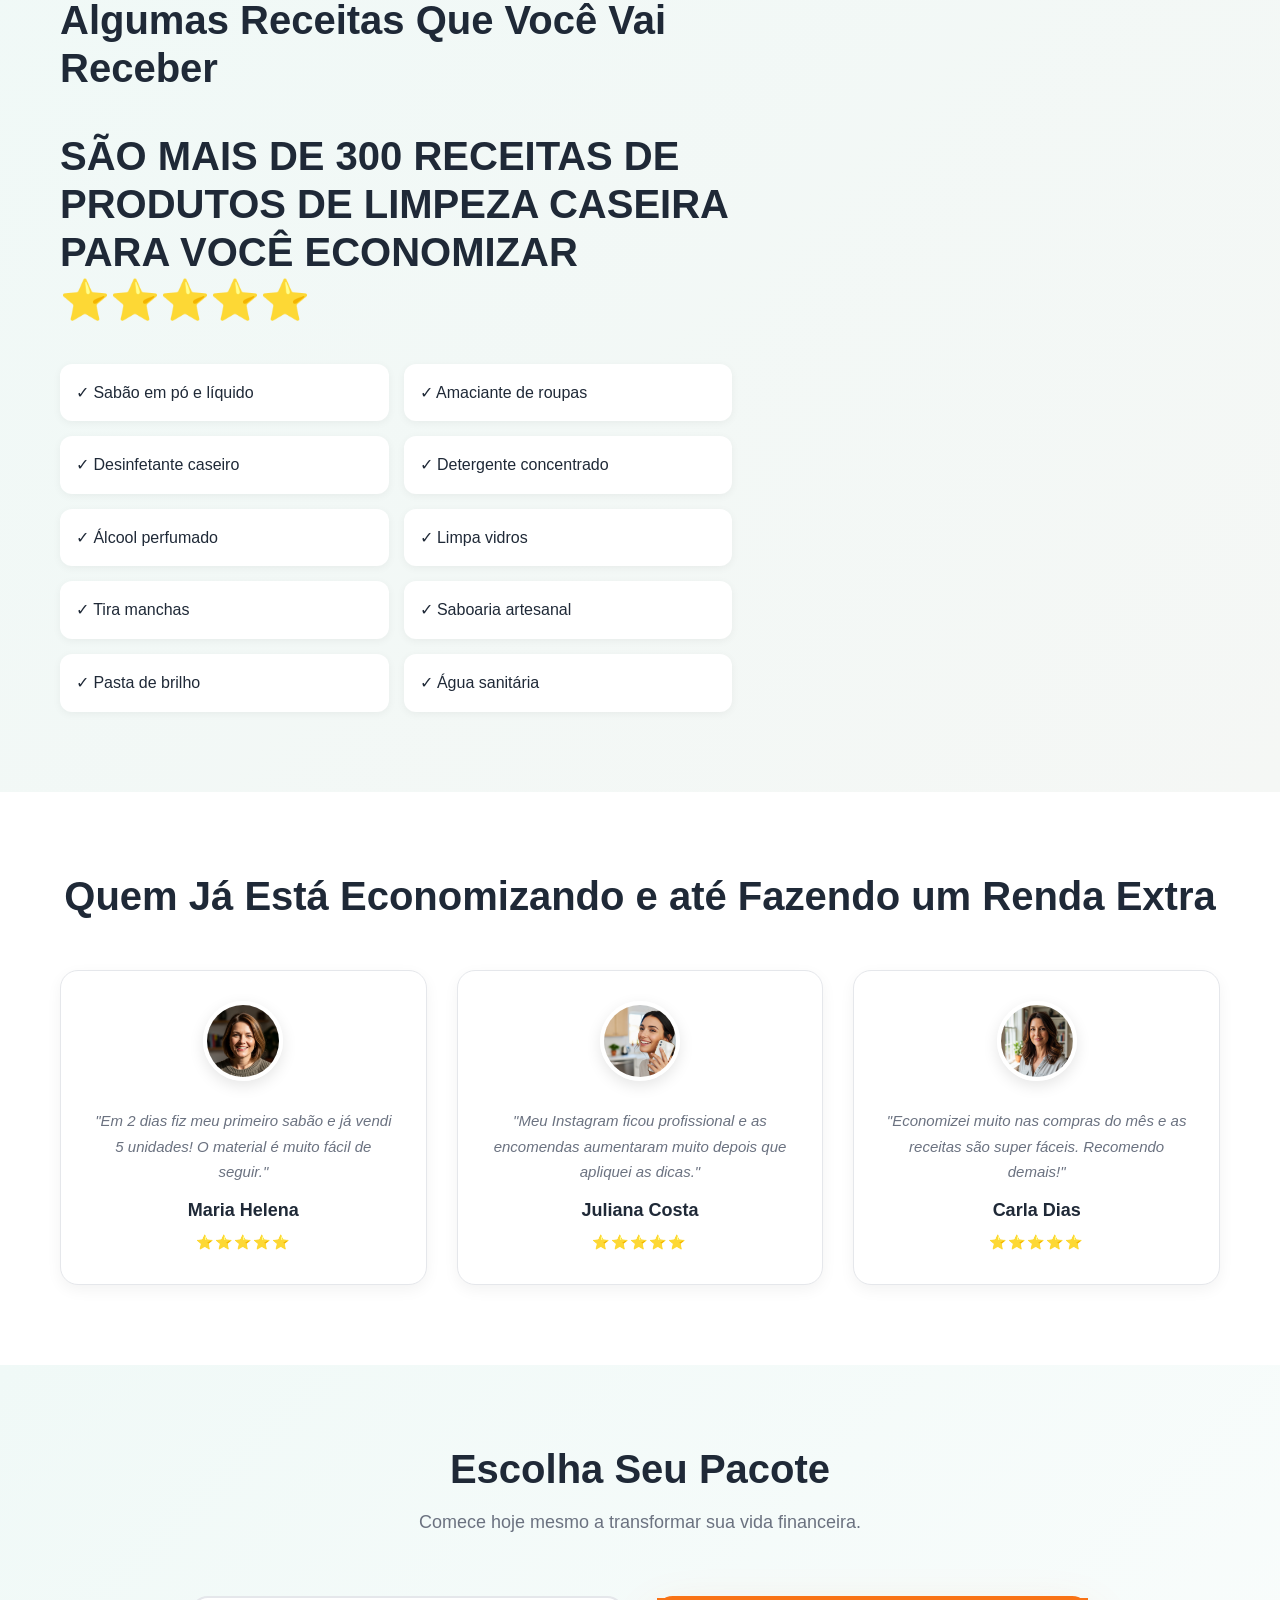
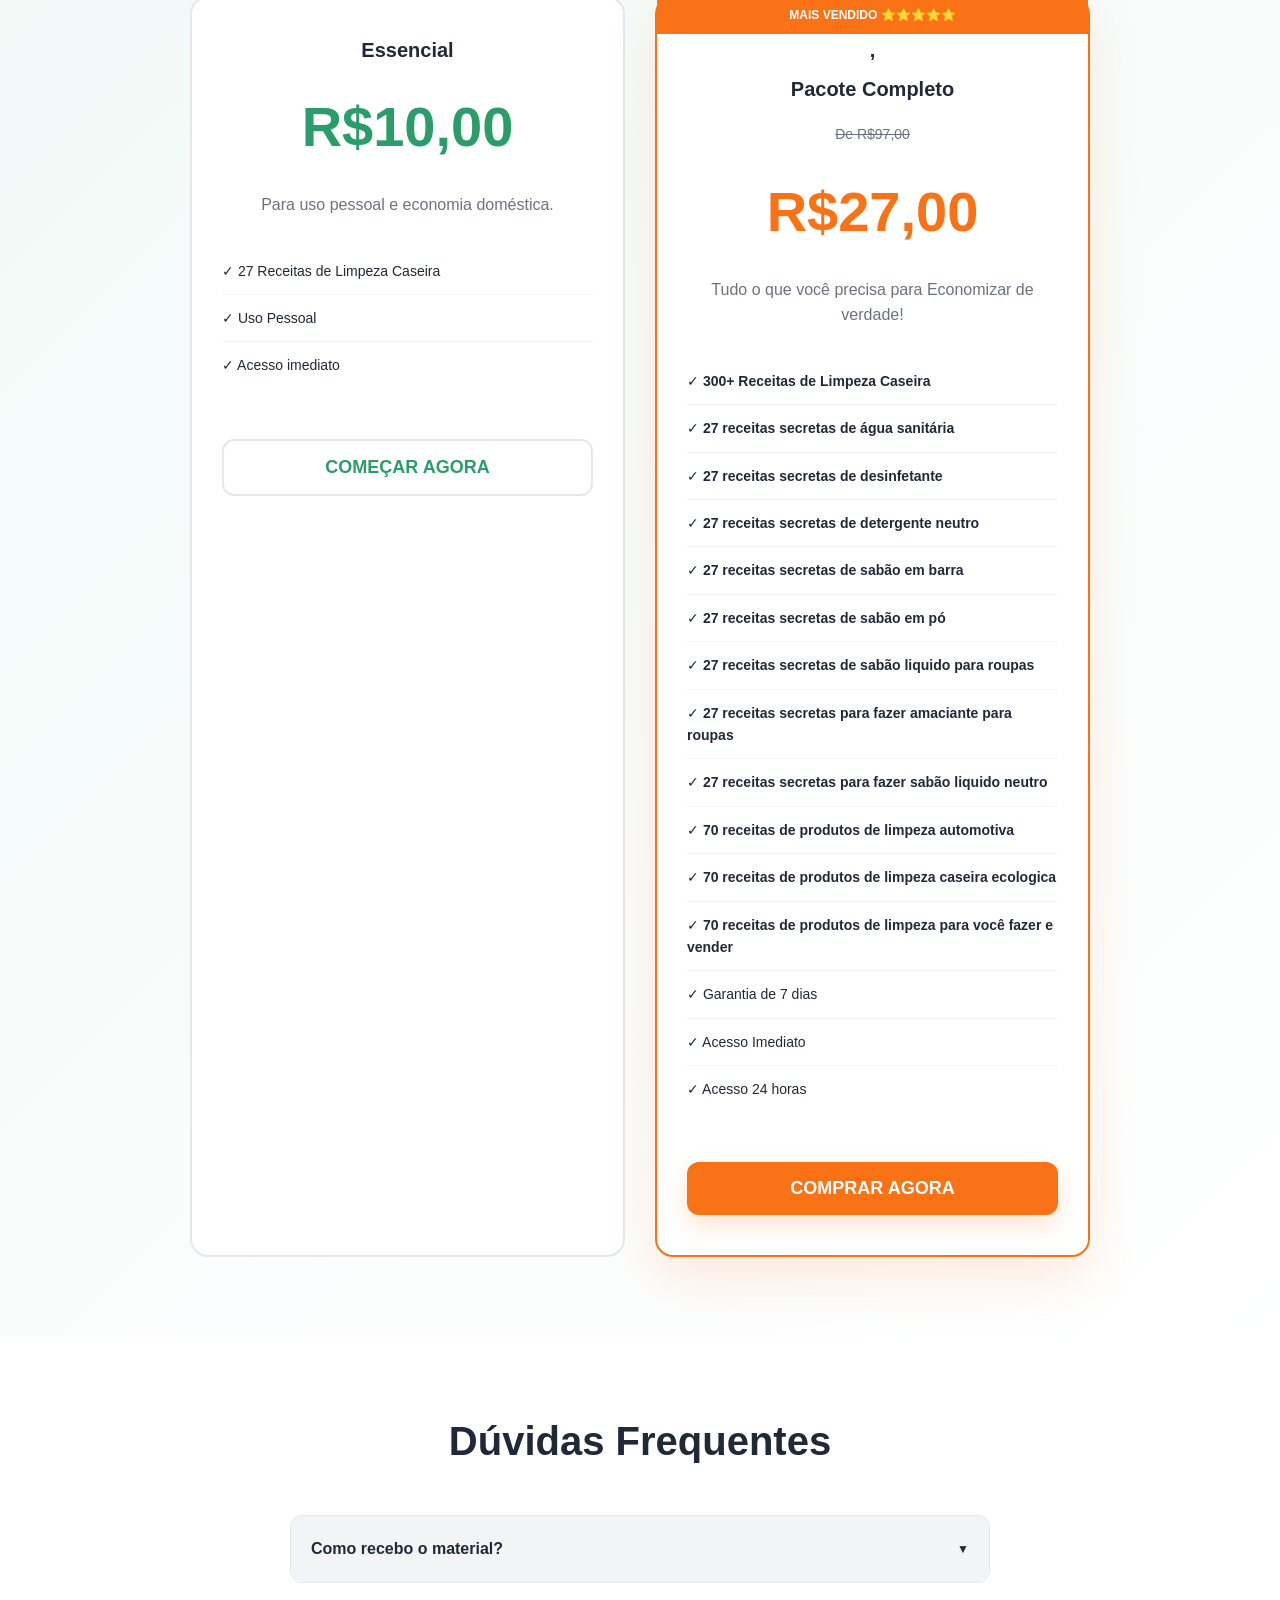
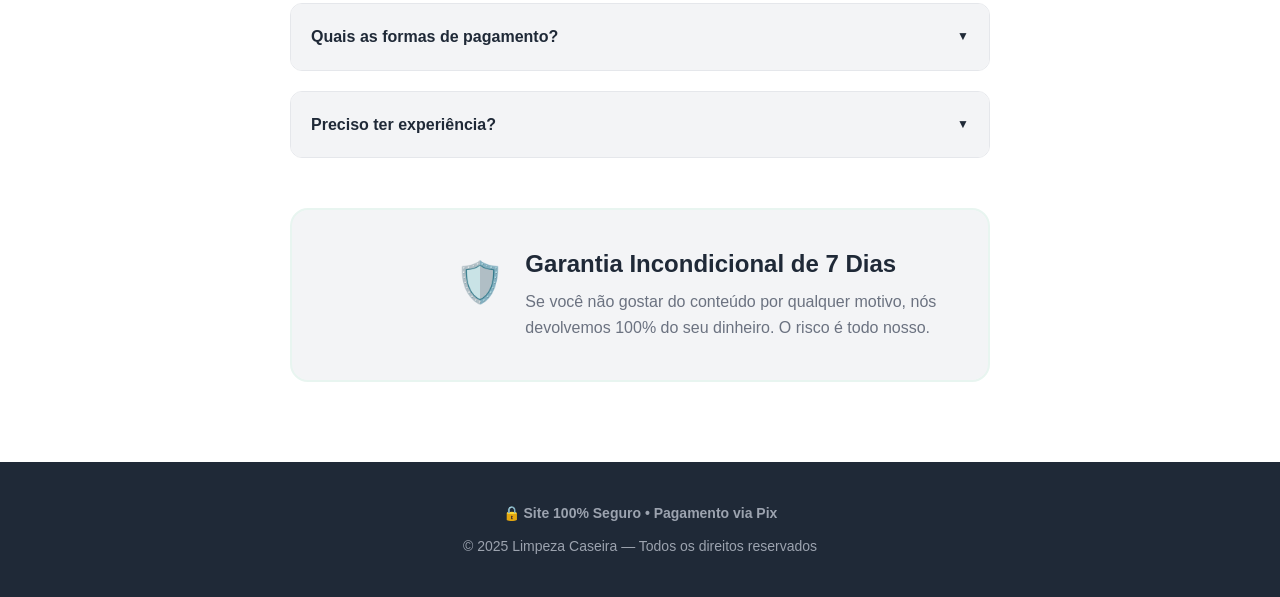
==== commit 779fb19d: "Add files via upload" ====
--- a/index.html
+++ b/index.html
@@ -39,8 +39,8 @@
                         <div class="badge">
                             ✨ Método Comprovado
 </div>
-                        <h1>Descubra Como <span class="highlight">Multiplicar Sua Renda</span> Produzindo Produtos de Limpeza</h1>
-                        <p class="hero-subtitle">Mais de 300 receitas testadas para você economizar em casa e vender todos os dias. Simples, prático e lucrativo.</p>
+                        <h1>Descubra Como <span class="highlight">Economizar sua Renda em Casa</span> Produzindo Produtos de Limpeza</h1>
+                        <p class="hero-subtitle">Mais de 300 receitas testadas para você economizar em casa todos os dias. Simples, rápido e prático</p>
                         <button class="btn btn-primary btn-lg" id="scrollPricing">
                             SIM, QUERO ESSE ACERVO →
 </button>
@@ -58,8 +58,8 @@
                         <div class="floating-badge">
                             <div class="icon">💰</div>
                             <div>
-                                <p>Lucro Médio</p>
-                                <p class="bold">R$ 2.500/mês</p>
+                                <p>Economia Média</p>
+                                <p class="bold">R$ 500/mês</p>
                             </div>
                         </div>
                     </div>
@@ -86,8 +86,8 @@
                     </div>
                     <div class="benefit-card">
                         <div class="benefit-icon">🏠</div>
-                        <h3>Lucrar em Casa</h3>
-                        <p>Monte seu negócio na sua própria cozinha sem grandes investimentos.</p>
+                        <h3>Economize e Lucre em Casa</h3>
+                        <p>Economize nas compras OU monte seu negócio na sua própria cozinha sem grandes investimentos.</p>
                     </div>
                     <div class="benefit-card">
                         <div class="benefit-icon">📦</div>
@@ -103,7 +103,7 @@
                 <div class="recipes-content">
                     <div class="recipes-list">
                         <h2>Algumas Receitas Que Você Vai Receber&nbsp;</h2>
-                        <h2>SÃO MAIS DE 300 RECEITAS DE PRODUTOS ⭐⭐⭐⭐⭐</h2>
+                        <h2>SÃO MAIS DE 300 RECEITAS DE PRODUTOS DE LIMPEZA CASEIRA PARA VOCÊ ECONOMIZAR ⭐⭐⭐⭐⭐</h2>
                         <div class="recipes-grid">
                             <div class="recipe-item">✓ Sabão em pó e líquido</div>
                             <div class="recipe-item">✓ Amaciante de roupas</div>
@@ -123,7 +123,7 @@
         <!-- Testimonials -->
         <section class="testimonials-section">
             <div class="container">
-                <h2>Quem Já Está Lucrando</h2>
+                <h2>Quem Já Está Economizando e até Fazendo um Renda Extra</h2>
                 <div class="testimonials-grid">
                     <div class="testimonial-card">
                         <img src="images/avatar1.jpg" alt="Maria Helena" class="testimonial-avatar">
@@ -175,7 +175,7 @@
                             <span class="old-price">De R$97,00</span>
                             <div class="price featured-price">R$27,00</div>
                         </div>
-                        <p>Tudo o que você precisa para vender e lucrar.</p>
+                        <p>Tudo o que você precisa para Economizar de verdade!</p>
                         <ul class="features">
                             <li>✓ 
                                 <strong>300+ Receitas de Limpeza Caseira</strong>
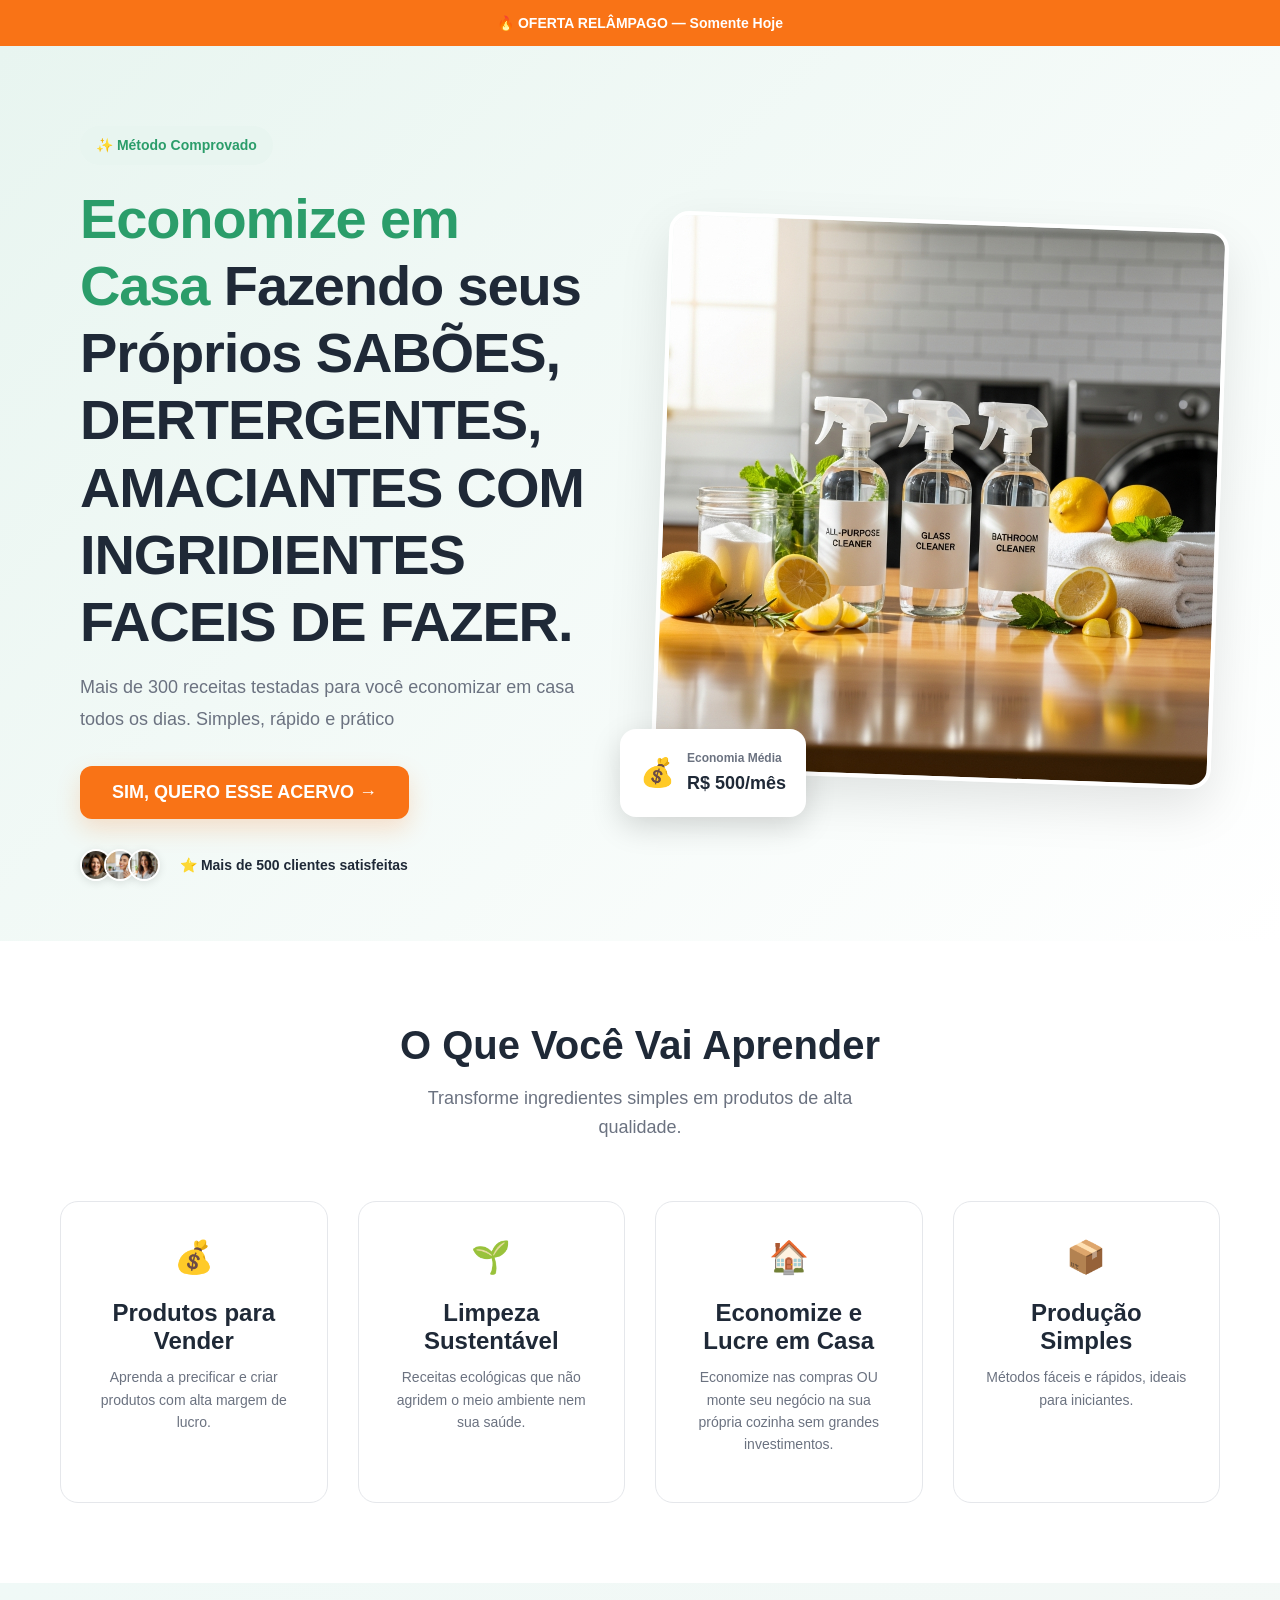
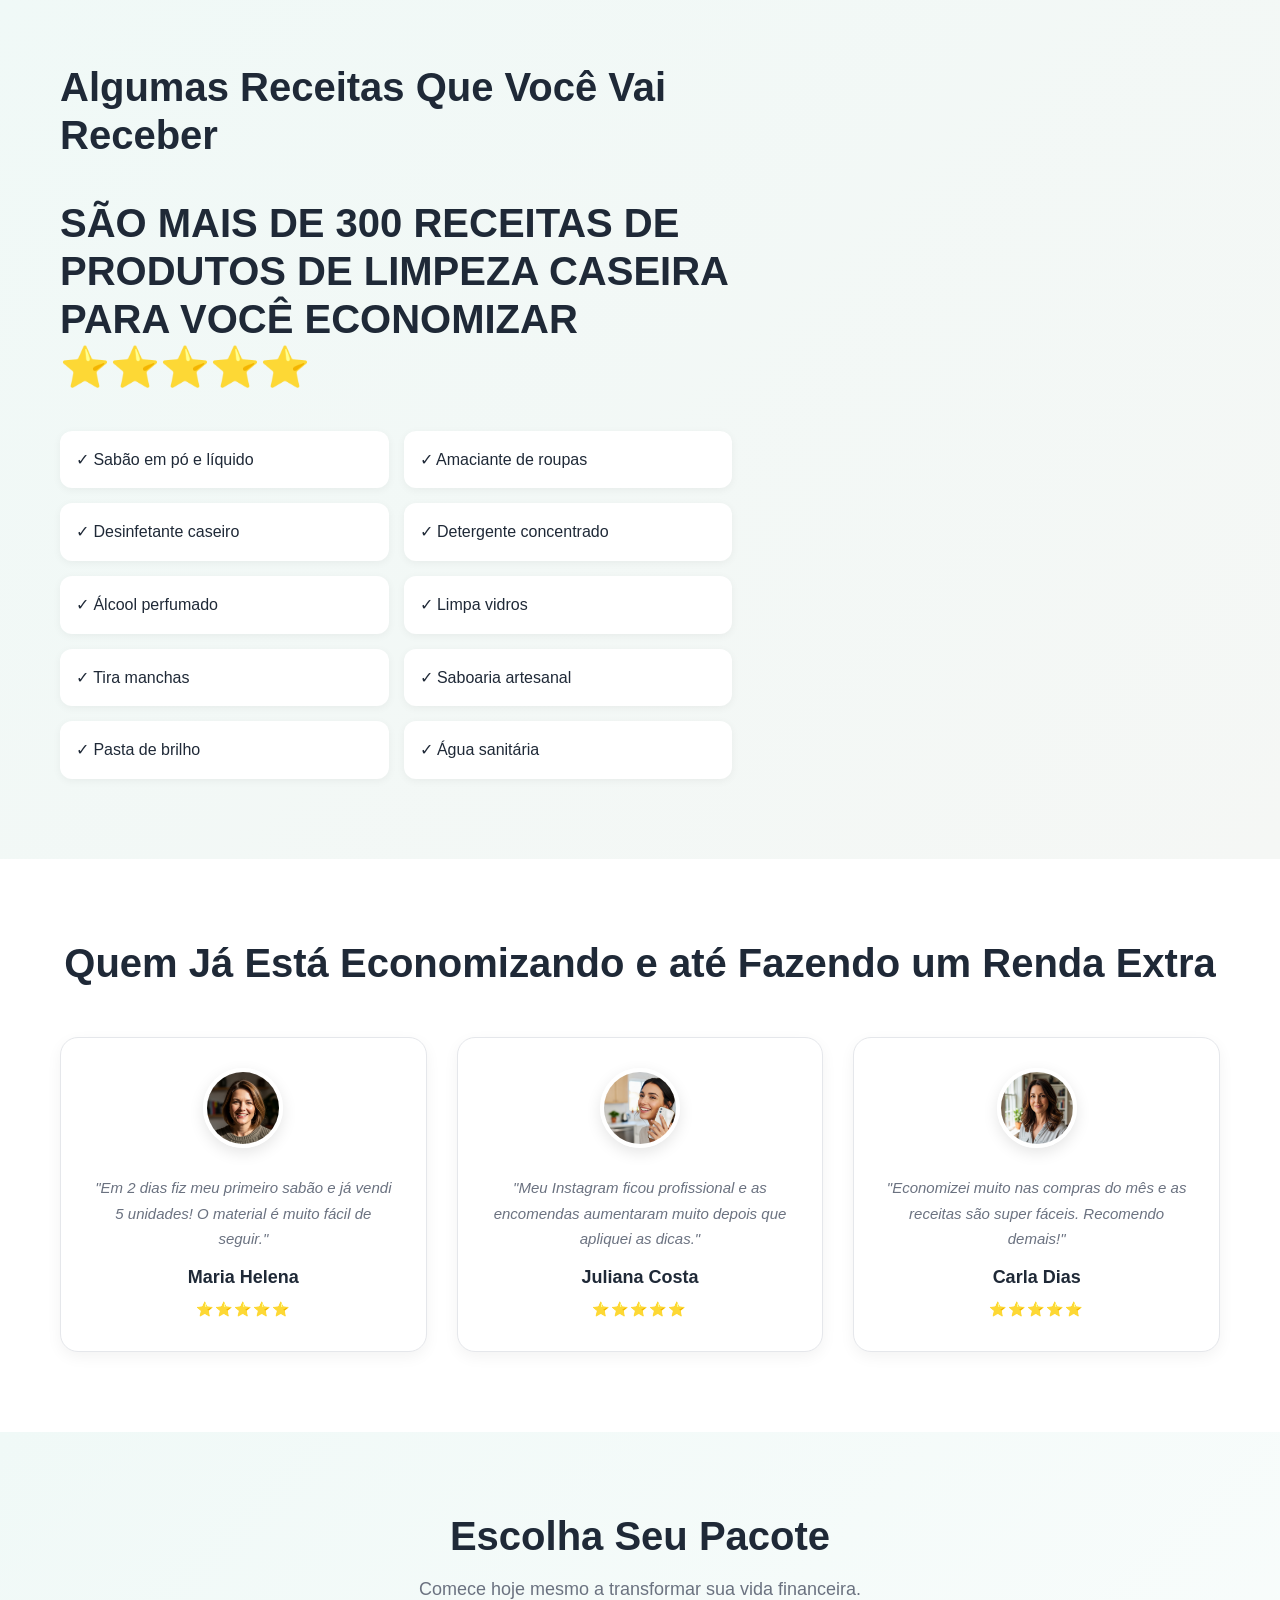
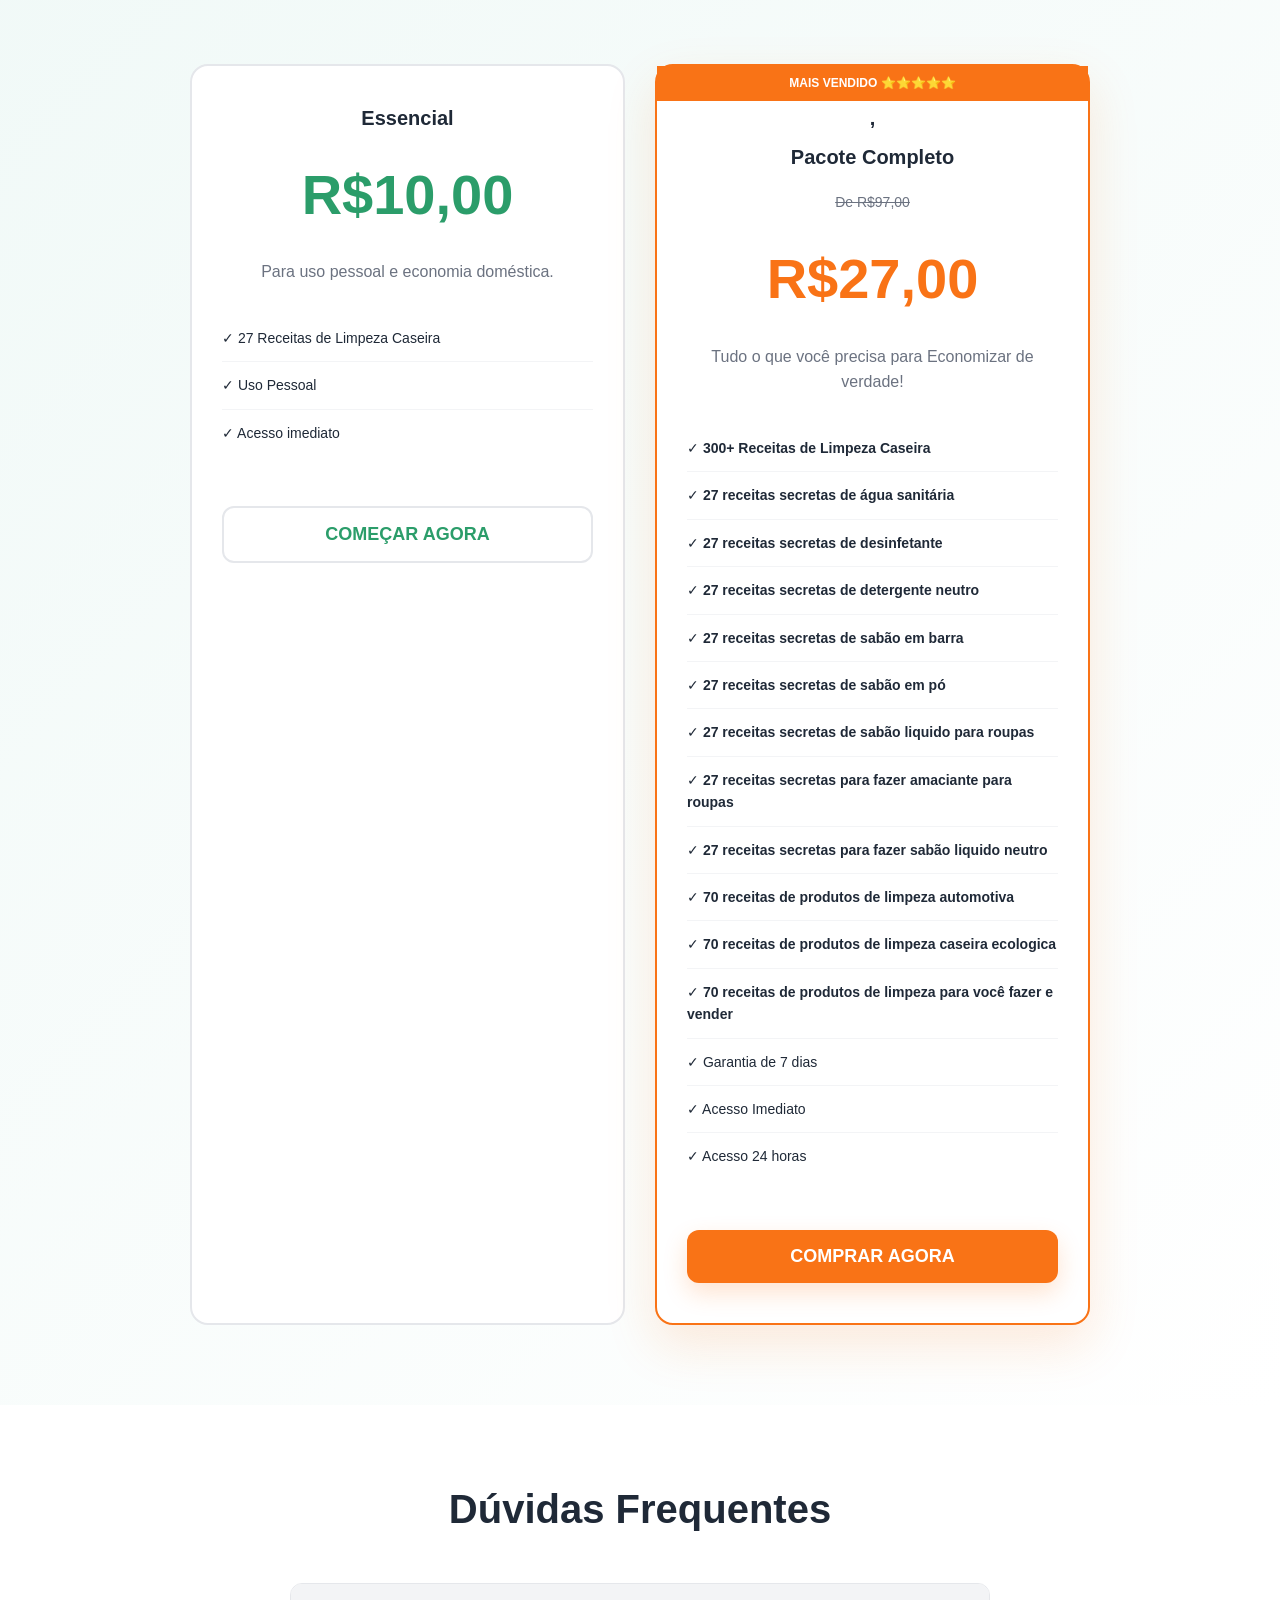
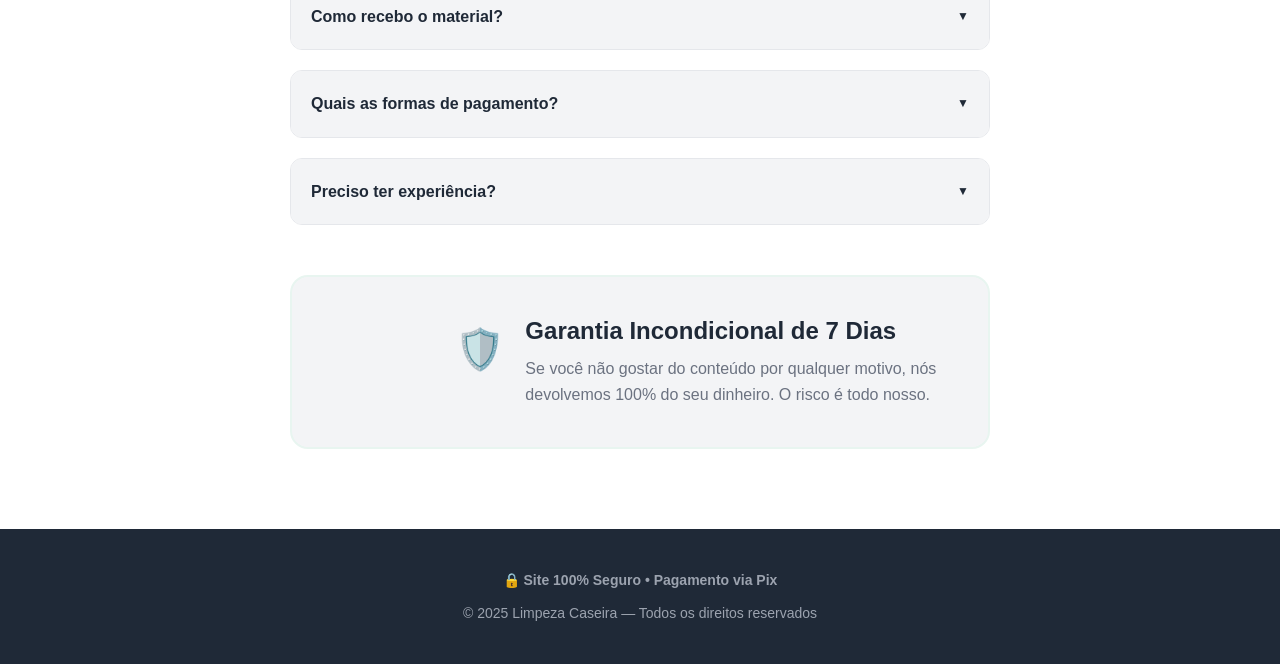
==== commit 75e961a1: "Add files via upload" ====
--- a/index.html
+++ b/index.html
@@ -39,10 +39,10 @@
                         <div class="badge">
                             ✨ Método Comprovado
 </div>
-                        <h1>Descubra Como <span class="highlight">Economizar sua Renda em Casa</span> Produzindo Produtos de Limpeza</h1>
+                        <h1><span class="highlight">Economize em Casa</span> Fazendo seus Próprios SABÕES, DERTERGENTES, AMACIANTES COM INGRIDIENTES FACEIS DE FAZER.</h1>
                         <p class="hero-subtitle">Mais de 300 receitas testadas para você economizar em casa todos os dias. Simples, rápido e prático</p>
                         <button class="btn btn-primary btn-lg" id="scrollPricing">
-                            SIM, QUERO ESSE ACERVO →
+                            SIM, QUERO ESSE ACERVO &rarr;
 </button>
                         <div class="social-proof">
                             <div class="avatars">
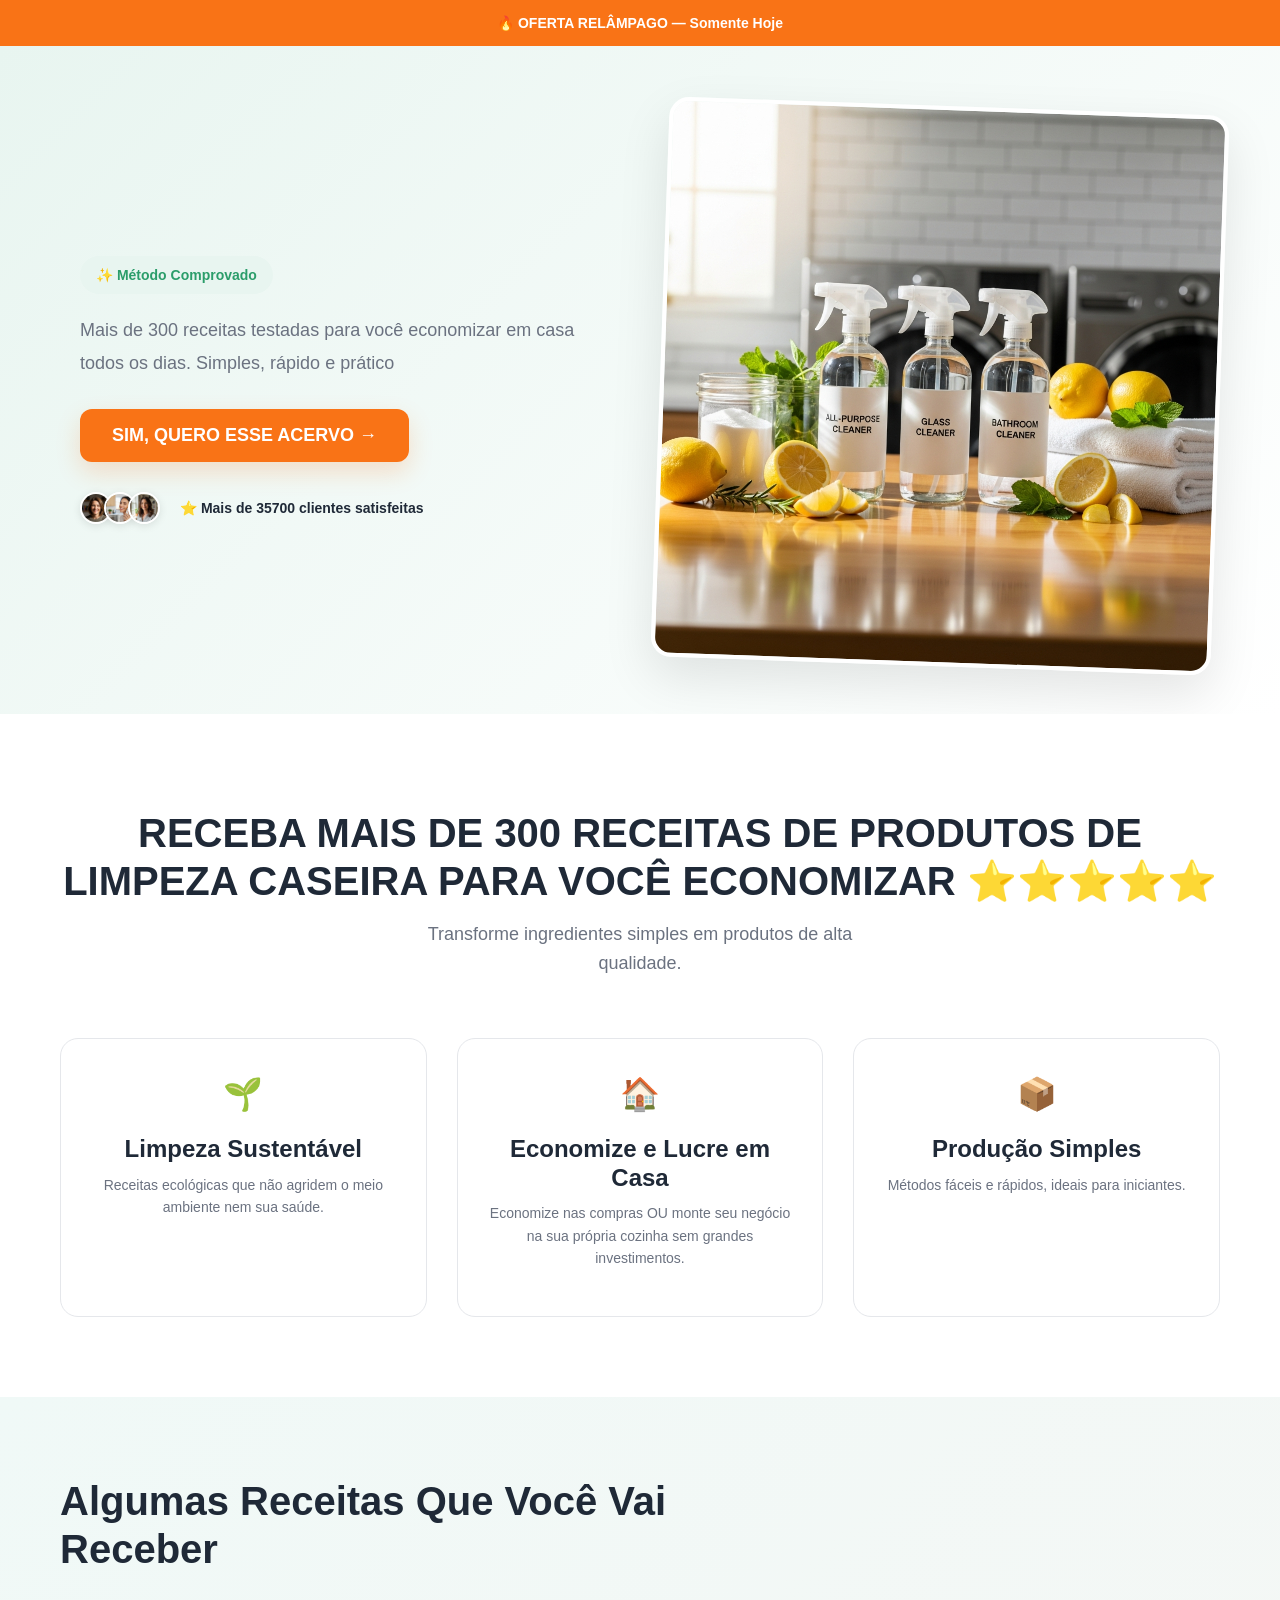
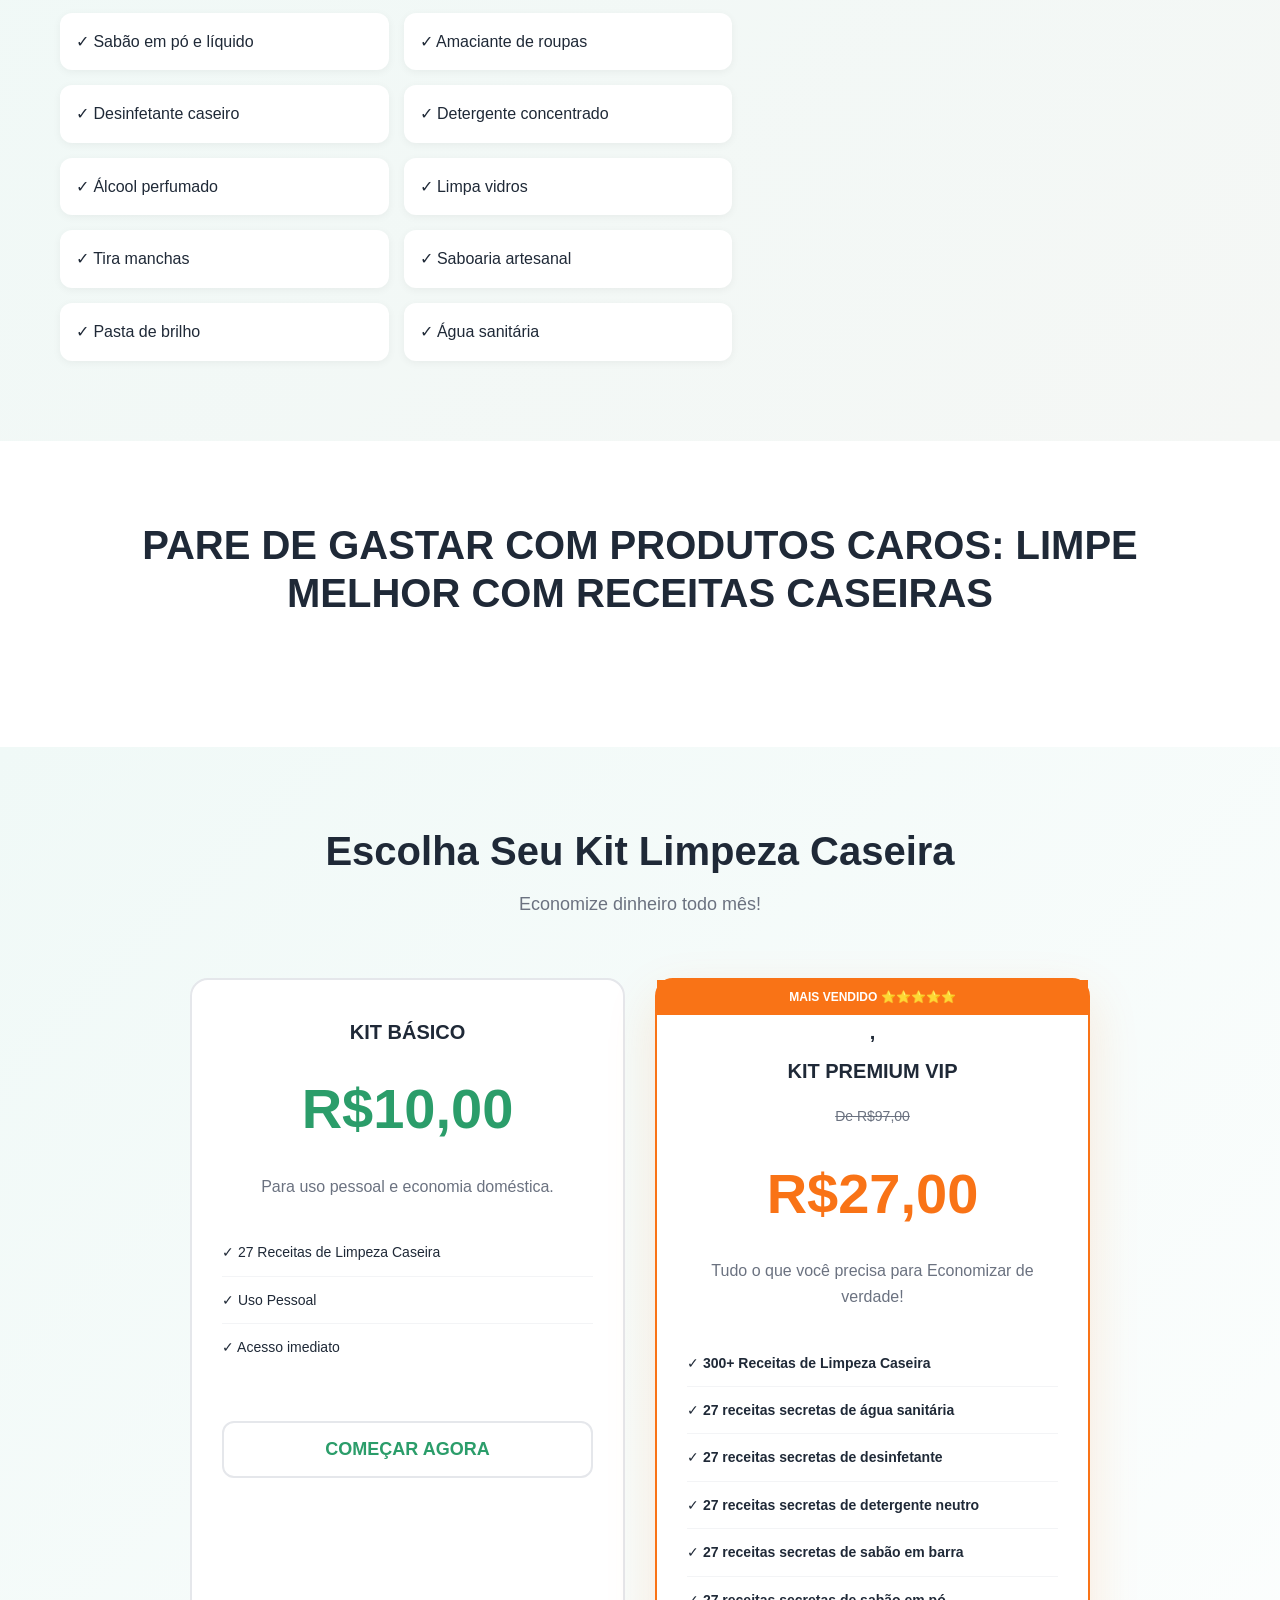
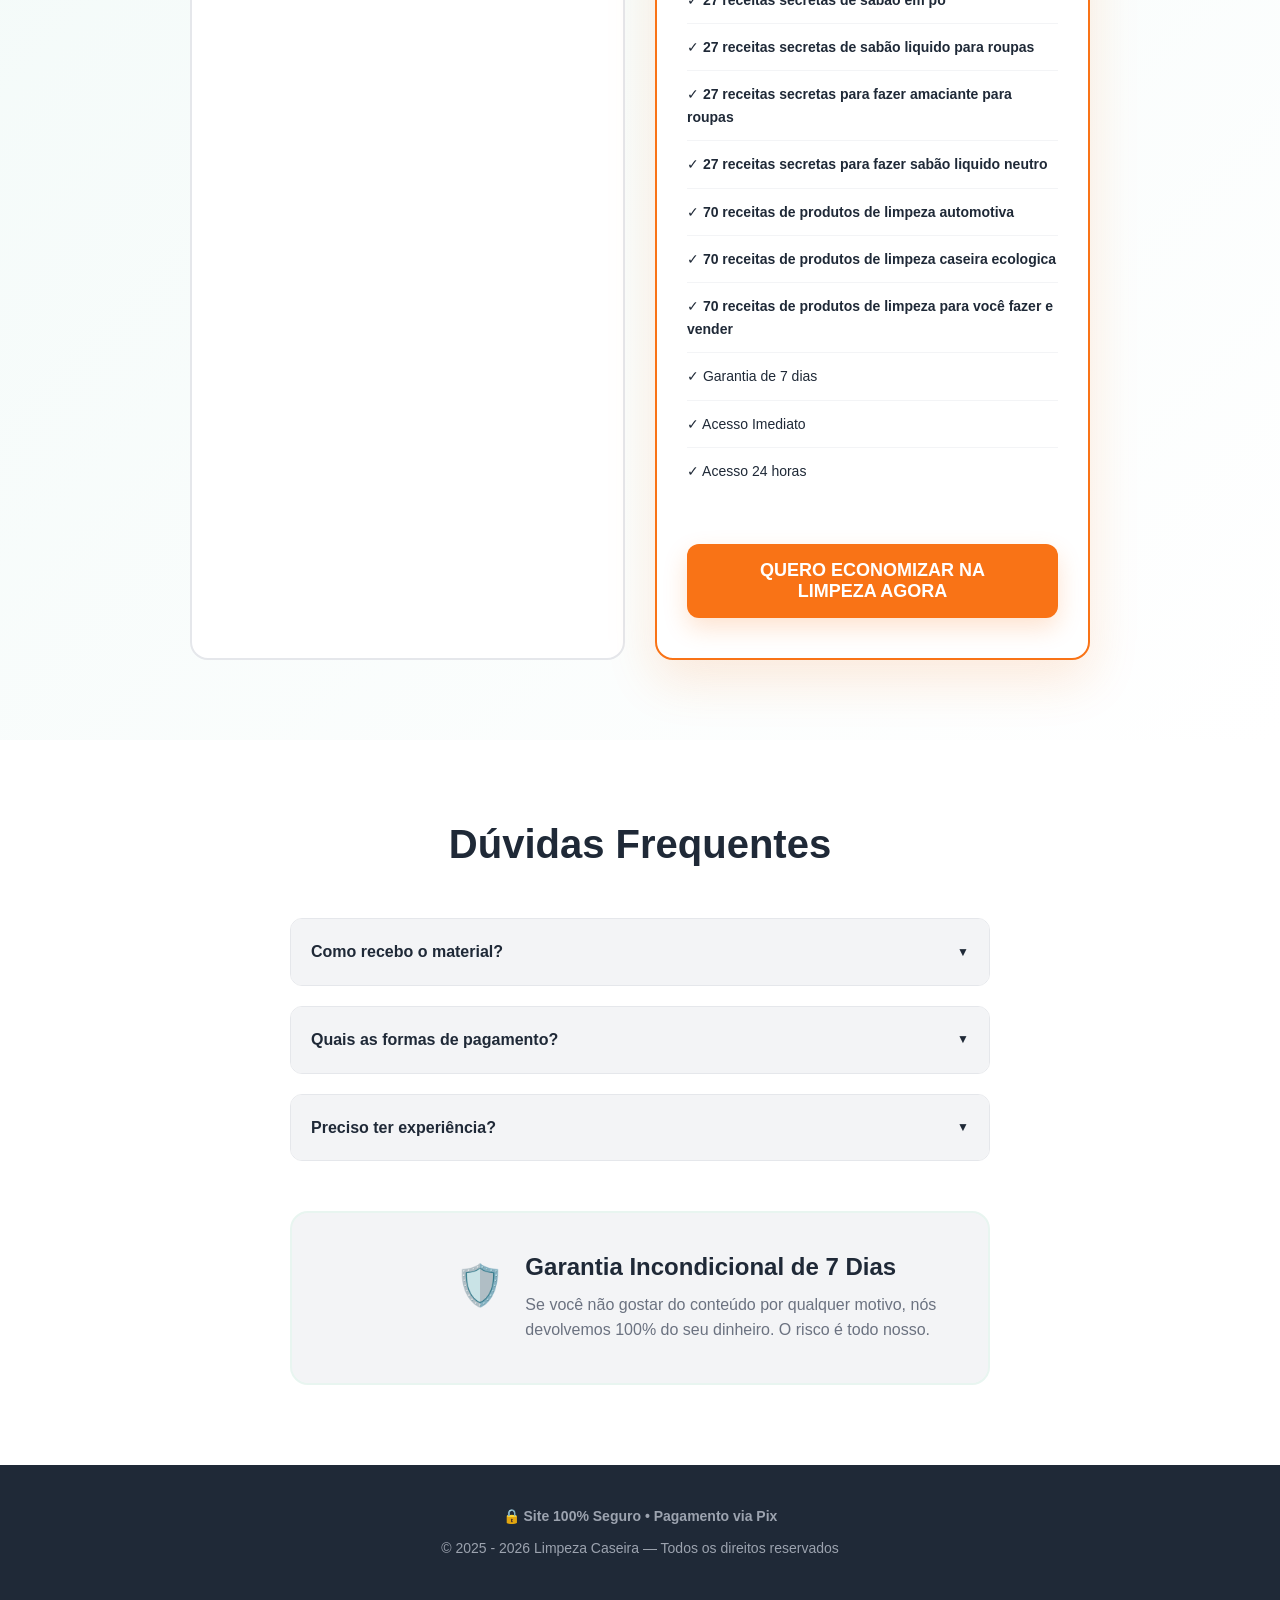
==== commit 6055034e: "Add files via upload" ====
--- a/index.html
+++ b/index.html
@@ -39,7 +39,6 @@
                         <div class="badge">
                             ✨ Método Comprovado
 </div>
-                        <h1><span class="highlight">Economize em Casa</span> Fazendo seus Próprios SABÕES, DERTERGENTES, AMACIANTES COM INGRIDIENTES FACEIS DE FAZER.</h1>
                         <p class="hero-subtitle">Mais de 300 receitas testadas para você economizar em casa todos os dias. Simples, rápido e prático</p>
                         <button class="btn btn-primary btn-lg" id="scrollPricing">
                             SIM, QUERO ESSE ACERVO &rarr;
@@ -50,18 +49,11 @@
                                 <img src="images/avatar2.jpg" alt="User" class="avatar">
                                 <img src="images/avatar3.jpg" alt="User" class="avatar">
                             </div>
-                            <span>⭐ Mais de 500 clientes satisfeitas</span>
+                            <span>⭐ Mais de 35700 clientes satisfeitas</span>
                         </div>
                     </div>
                     <div class="hero-image">
                         <img src="images/hero-bg.jpg" alt="Produtos de limpeza caseiros" class="product-image">
-                        <div class="floating-badge">
-                            <div class="icon">💰</div>
-                            <div>
-                                <p>Economia Média</p>
-                                <p class="bold">R$ 500/mês</p>
-                            </div>
-                        </div>
                     </div>
                 </div>
             </div>
@@ -70,15 +62,10 @@
         <section class="benefits-section">
             <div class="container">
                 <div class="section-header">
-                    <h2>O Que Você Vai Aprender</h2>
+                    <h2><h2 spellcheck="true" data-medium-editor-element="true" role="textbox" aria-multiline="true" data-medium-editor-editor-index="39" medium-editor-index="319993c7-714f-2b6f-6f4d-fbbd4f64e919" data-placeholder="Type your text" data-medium-focused="true">RECEBA MAIS DE 300 RECEITAS DE PRODUTOS DE LIMPEZA CASEIRA PARA VOCÊ ECONOMIZAR ⭐⭐⭐⭐⭐</h2></h2>
                     <p>Transforme ingredientes simples em produtos de alta qualidade.</p>
                 </div>
                 <div class="benefits-grid">
-                    <div class="benefit-card">
-                        <div class="benefit-icon">💰</div>
-                        <h3>Produtos para Vender</h3>
-                        <p>Aprenda a precificar e criar produtos com alta margem de lucro.</p>
-                    </div>
                     <div class="benefit-card">
                         <div class="benefit-icon">🌱</div>
                         <h3>Limpeza Sustentável</h3>
@@ -103,7 +90,6 @@
                 <div class="recipes-content">
                     <div class="recipes-list">
                         <h2>Algumas Receitas Que Você Vai Receber&nbsp;</h2>
-                        <h2>SÃO MAIS DE 300 RECEITAS DE PRODUTOS DE LIMPEZA CASEIRA PARA VOCÊ ECONOMIZAR ⭐⭐⭐⭐⭐</h2>
                         <div class="recipes-grid">
                             <div class="recipe-item">✓ Sabão em pó e líquido</div>
                             <div class="recipe-item">✓ Amaciante de roupas</div>
@@ -123,39 +109,19 @@
         <!-- Testimonials -->
         <section class="testimonials-section">
             <div class="container">
-                <h2>Quem Já Está Economizando e até Fazendo um Renda Extra</h2>
-                <div class="testimonials-grid">
-                    <div class="testimonial-card">
-                        <img src="images/avatar1.jpg" alt="Maria Helena" class="testimonial-avatar">
-                        <p class="testimonial-quote">"Em 2 dias fiz meu primeiro sabão e já vendi 5 unidades! O material é muito fácil de seguir."</p>
-                        <h4>Maria Helena</h4>
-                        <div class="stars">⭐⭐⭐⭐⭐</div>
-                    </div>
-                    <div class="testimonial-card">
-                        <img src="images/avatar2.jpg" alt="Juliana Costa" class="testimonial-avatar">
-                        <p class="testimonial-quote">"Meu Instagram ficou profissional e as encomendas aumentaram muito depois que apliquei as dicas."</p>
-                        <h4>Juliana Costa</h4>
-                        <div class="stars">⭐⭐⭐⭐⭐</div>
-                    </div>
-                    <div class="testimonial-card">
-                        <img src="images/avatar3.jpg" alt="Carla Dias" class="testimonial-avatar">
-                        <p class="testimonial-quote">"Economizei muito nas compras do mês e as receitas são super fáceis. Recomendo demais!"</p>
-                        <h4>Carla Dias</h4>
-                        <div class="stars">⭐⭐⭐⭐⭐</div>
-                    </div>
-                </div>
+                <h2>PARE DE GASTAR COM PRODUTOS CAROS: LIMPE MELHOR COM RECEITAS CASEIRAS</h2>
             </div>
         </section>
         <!-- Pricing Section -->
         <section class="pricing-section" id="pricing">
             <div class="container">
                 <div class="section-header">
-                    <h2>Escolha Seu Pacote</h2>
-                    <p>Comece hoje mesmo a transformar sua vida financeira.</p>
+                    <h2>Escolha Seu Kit Limpeza Caseira</h2>
+                    <p>Economize dinheiro todo mês!</p>
                 </div>
                 <div class="pricing-cards">
                     <div class="pricing-card">
-                        <h3>Essencial</h3>
+                        <h3>KIT BÁSICO</h3>
                         <div class="price">R$10,00</div>
                         <p>Para uso pessoal e economia doméstica.</p>
                         <ul class="features">
@@ -163,14 +129,14 @@
                             <li>✓ Uso Pessoal</li>
                             <li>✓ Acesso imediato</li>
                         </ul>
-                        <button class="btn btn-outline btn-lg" onclick="window.location.href='https://pay.wiapy.com/CThr7U6z9S'">
+                        <button class="btn btn-outline btn-lg" onclick="window.location.href='index2.html'">
                             COMEÇAR AGORA
 </button>
                     </div>
                     <div class="pricing-card featured">
                         <div class="badge-featured">MAIS VENDIDO&nbsp;⭐⭐⭐⭐⭐</div>
                         <h3>,</h3>
-                        <h3>Pacote Completo</h3>
+                        <h3>KIT PREMIUM VIP</h3>
                         <div class="price-section">
                             <span class="old-price">De R$97,00</span>
                             <div class="price featured-price">R$27,00</div>
@@ -218,7 +184,7 @@
                             <li>✓ Acesso 24 horas</li>
                         </ul>
                         <button class="btn btn-primary btn-lg" onclick="window.location.href='https://pay.wiapy.com/n4kEjGSii8'">
-                            COMPRAR AGORA
+                            QUERO ECONOMIZAR NA LIMPEZA AGORA
 </button>
                     </div>
                 </div>
@@ -275,7 +241,7 @@
         <footer class="footer">
             <div class="container">
                 <div class="footer-secure">🔒 Site 100% Seguro • Pagamento via Pix</div>
-                <p>© 2025 Limpeza Caseira — Todos os direitos reservados</p>
+                <p>&copy; 2025 - 2026 Limpeza Caseira &mdash; Todos os direitos reservados</p>
             </div>
         </footer>
         <script src="js/script.js"></script>
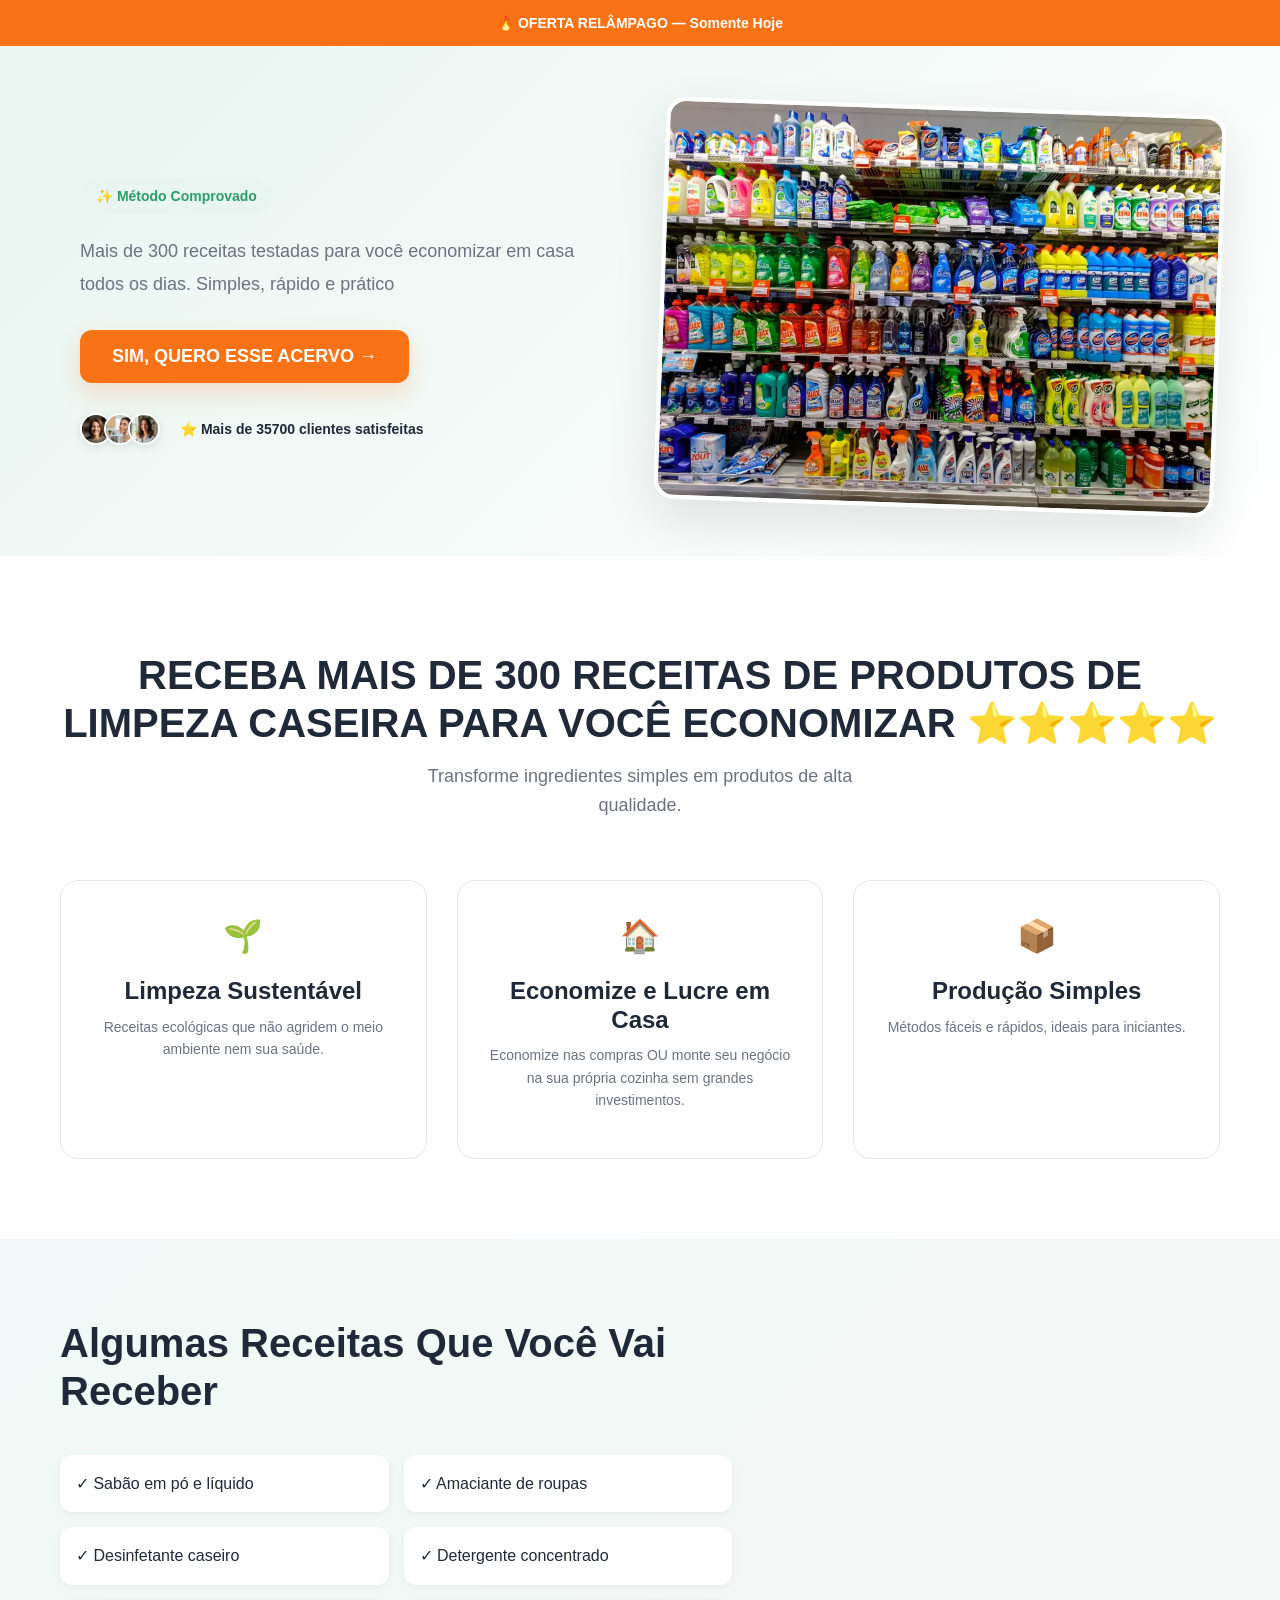
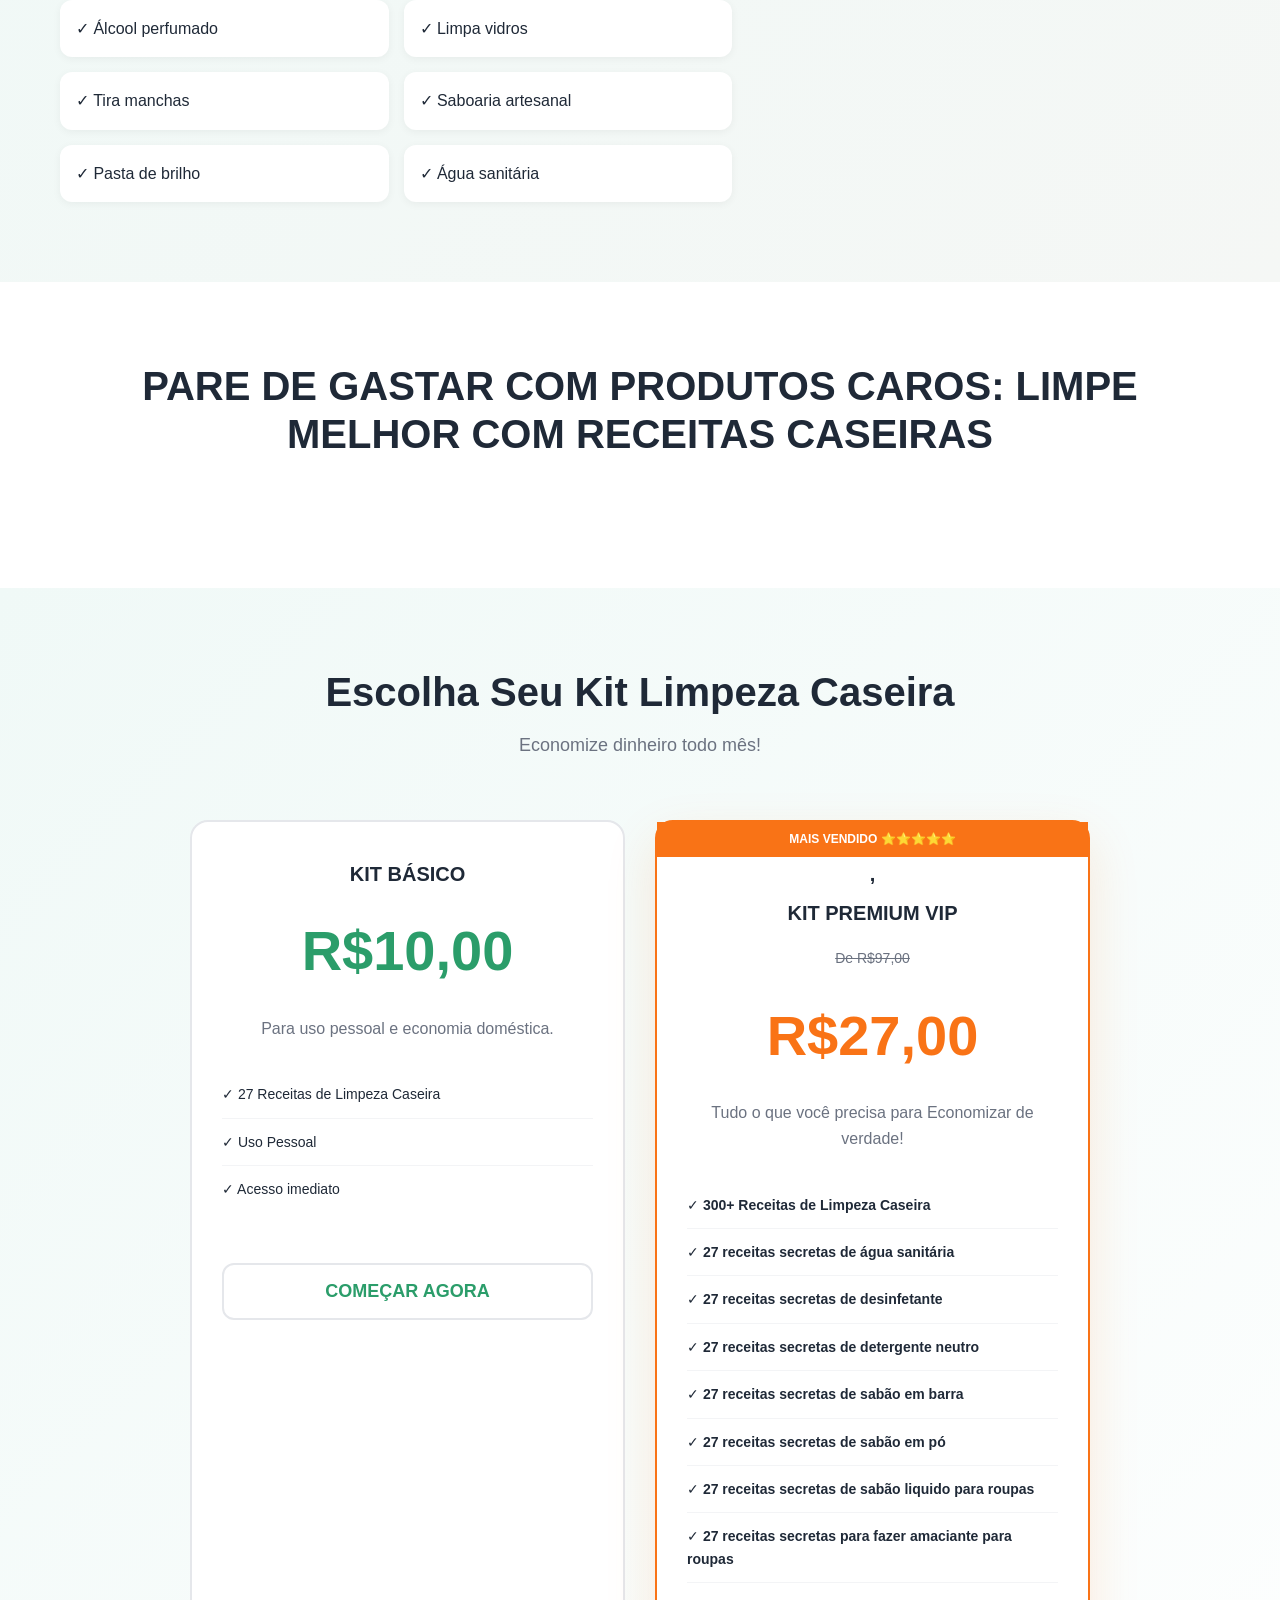
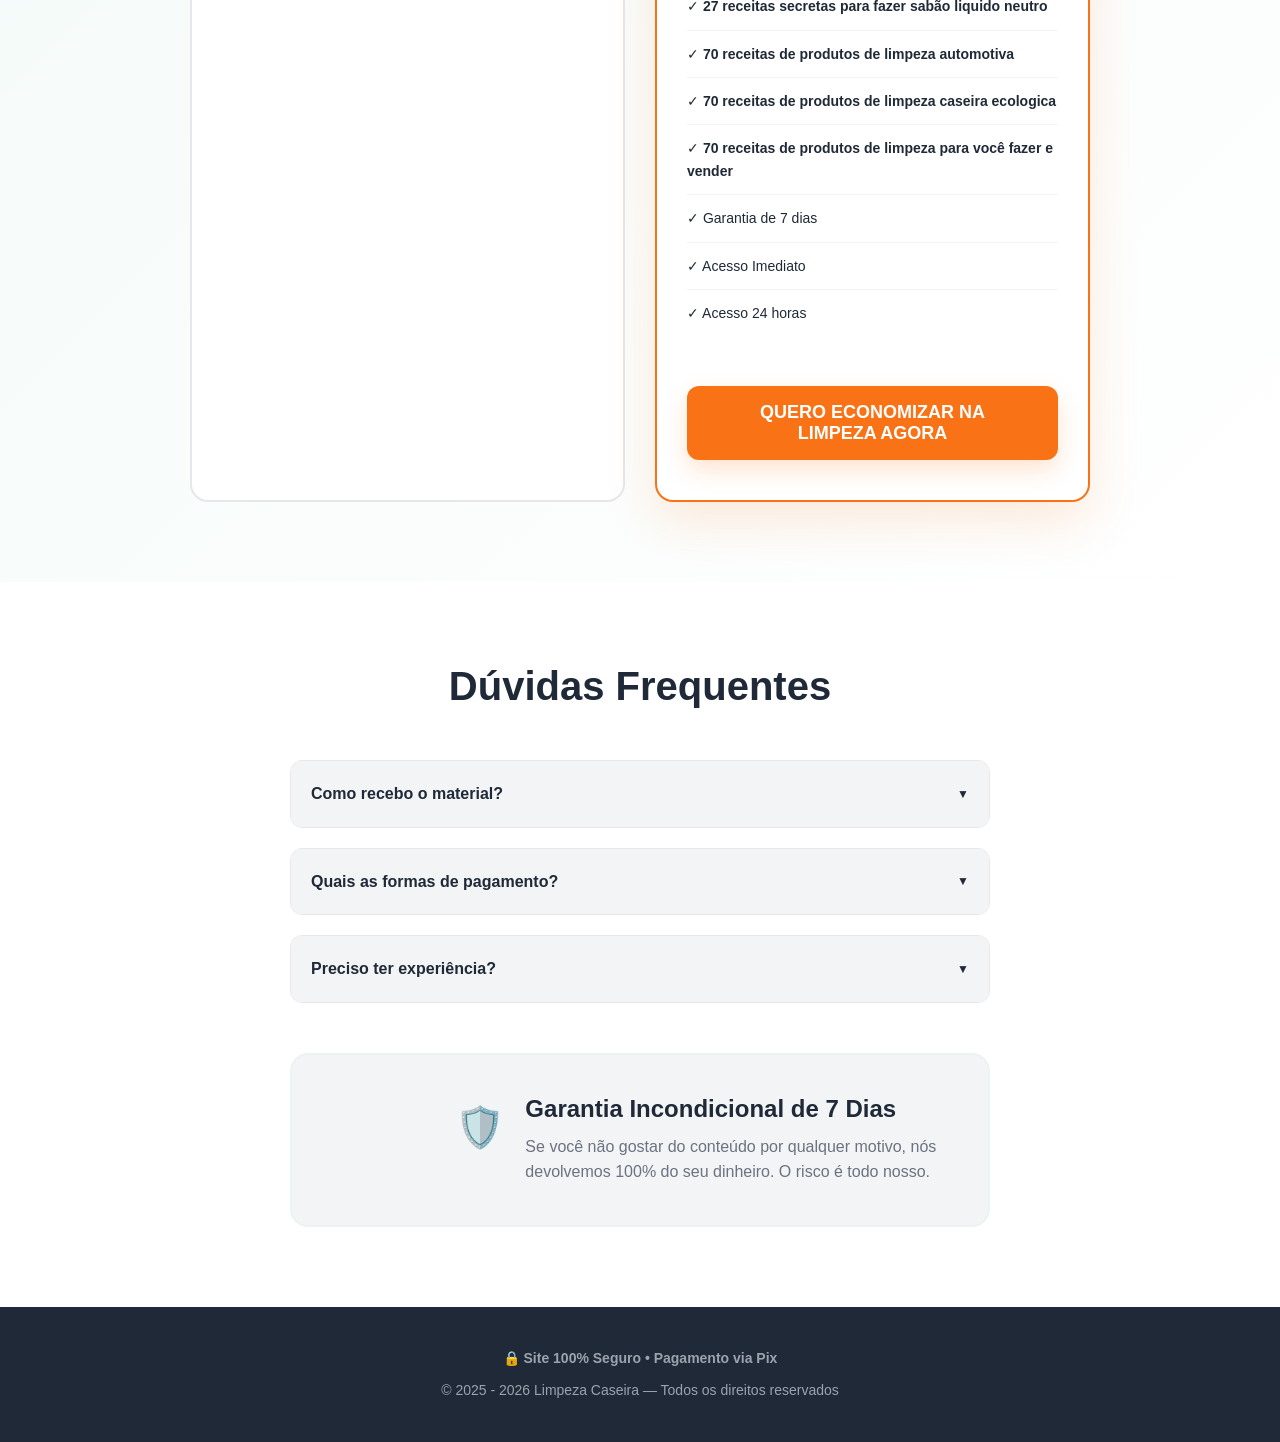
==== commit 824bb243: "Add files via upload" ====
--- a/index.html
+++ b/index.html
@@ -18,11 +18,11 @@
 t.src=v;s=b.getElementsByTagName(e)[0];
 s.parentNode.insertBefore(t,s)}(window, document,'script',
 'https://connect.facebook.net/en_US/fbevents.js');
-fbq('init', '1222863403087973');
+fbq('init', '1253588453019189');
 fbq('track', 'PageView');
 </script>
         <noscript>
-            <img height="1" width="1" style="display:none" src="https://www.facebook.com/tr?id=1222863403087973&ev=PageView&noscript=1"/>
+            <img height="1" width="1" style="display:none" src="https://www.facebook.com/tr?id=1253588453019189&ev=PageView&noscript=1"/>
         </noscript>
         <!-- End Meta Pixel Code -->         
     </div>
